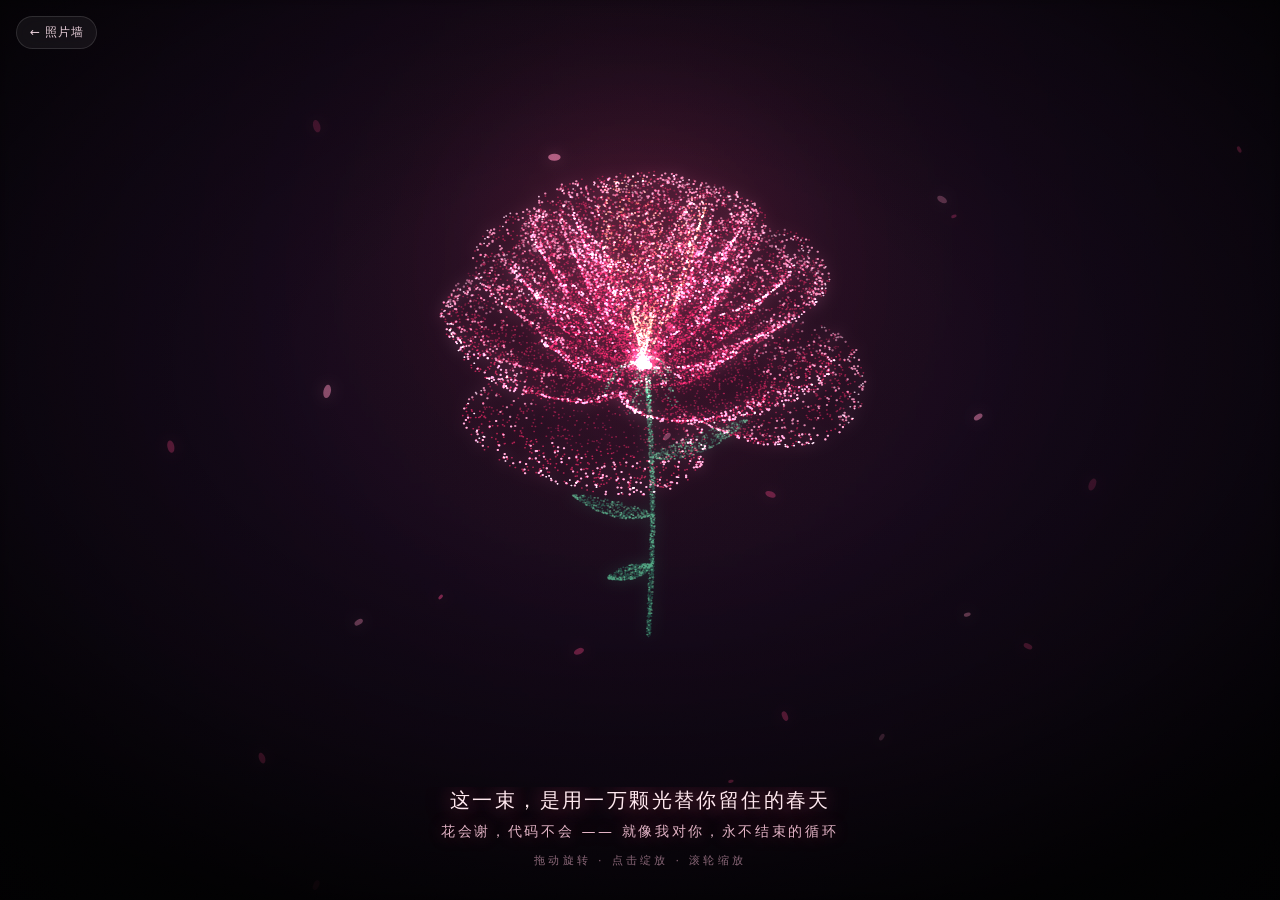
==== rose.html @ d49a2540 "Release V1.0: anniversary photo wall" ====
<!DOCTYPE html>
<html lang="zh-CN">
<head>
<meta charset="UTF-8" />
<meta name="viewport" content="width=device-width, initial-scale=1.0, viewport-fit=cover" />
<meta name="theme-color" content="#07040f" />
<title>粒子玫瑰 · 送给你</title>
<style>
  *,*::before,*::after{box-sizing:border-box;margin:0;padding:0}
  html,body{height:100%;overflow:hidden;background:#07040f}
  body{
    font-family:"PingFang SC","Hiragino Sans GB","Microsoft YaHei","Noto Sans SC",system-ui,-apple-system,"Segoe UI",sans-serif;
    color:#fdf7ff;
    -webkit-font-smoothing:antialiased;
    -webkit-tap-highlight-color:transparent;
    user-select:none;
  }
  #rose{position:fixed;inset:0;display:block;touch-action:none;cursor:grab}
  #rose.grabbing{cursor:grabbing}

  .vignette{
    position:fixed;inset:0;pointer-events:none;z-index:2;
    background:radial-gradient(ellipse 72% 66% at 50% 40%,
      rgba(0,0,0,0) 32%, rgba(0,0,0,.38) 70%, rgba(0,0,0,.88) 100%);
  }
  .grain{
    position:fixed;inset:-50%;pointer-events:none;z-index:3;opacity:.045;
    background-image:url("data:image/svg+xml;utf8,<svg xmlns='http://www.w3.org/2000/svg' width='120' height='120'><filter id='n'><feTurbulence type='fractalNoise' baseFrequency='.9' numOctaves='2'/></filter><rect width='120' height='120' filter='url(%23n)'/></svg>");
    mix-blend-mode:overlay;
  }

  .copy{
    position:fixed;left:0;right:0;bottom:0;z-index:4;
    display:flex;flex-direction:column;align-items:center;gap:9px;
    padding:0 22px calc(32px + env(safe-area-inset-bottom));
    text-align:center;pointer-events:none;
    overflow:hidden;
  }
  .copy p{
    opacity:0;will-change:transform,opacity,filter;
    animation:rise 1.9s cubic-bezier(.22,1,.36,1) forwards;
    max-width:100%;word-break:break-word;
  }
  .c1{
    font-size:clamp(14.5px,1.95vw,20px);letter-spacing:.12em;color:#ffe8ef;
    text-shadow:0 0 20px rgba(255,90,140,.55),0 0 46px rgba(255,50,110,.30),0 1px 3px rgba(0,0,0,.85);
    animation-delay:2.7s;
  }
  .c2{
    font-size:clamp(11px,1.28vw,14px);letter-spacing:.19em;color:#e2b3c6;
    text-shadow:0 0 16px rgba(255,80,130,.35),0 1px 3px rgba(0,0,0,.85);
    animation-delay:3.8s;
  }
  .c3{
    margin-top:3px;font-size:clamp(9.5px,1.0vw,11px);letter-spacing:.3em;color:#8b6879;
    animation-delay:5.5s;
  }
  @keyframes rise{
    from{opacity:0;transform:translateY(14px);filter:blur(6px)}
    to{opacity:1;transform:translateY(0);filter:blur(0)}
  }
  @media (prefers-reduced-motion:reduce){
    .copy p{animation-duration:.5s;animation-delay:.2s}
  }

  /* 竖屏手机：文字换行更紧、字号略小 */
  @media (max-width: 560px){
    .copy{gap:6px;padding:0 14px calc(24px + env(safe-area-inset-bottom))}
    .c1{font-size:13px;letter-spacing:0;line-height:1.7}
    .c2{font-size:10px;letter-spacing:0;line-height:1.7}
    .c3{font-size:8px;letter-spacing:.14em}
    .copy p{max-width:100%}
  }
  /* 矮屏（横屏手机）：文案再收一档，避免压住花 */
  @media (max-height: 460px){
    .copy{gap:5px;padding-bottom:calc(14px + env(safe-area-inset-bottom))}
    .c1{font-size:12.5px}
    .c2{font-size:10px}
    .c3{display:none}
  }

  .back{
    position:fixed;top:calc(16px + env(safe-area-inset-top));left:16px;z-index:6;
    display:none;align-items:center;gap:6px;padding:7px 13px;border-radius:999px;
    font-size:12px;letter-spacing:.06em;color:#e9cfda;text-decoration:none;
    background:rgba(255,255,255,.055);border:1px solid rgba(255,255,255,.12);
    backdrop-filter:blur(10px);-webkit-backdrop-filter:blur(10px);
    transition:background .25s,border-color .25s;
  }
  .back:hover{background:rgba(255,255,255,.10);border-color:rgba(255,255,255,.22)}
  .back.on{display:inline-flex}
  html.embedded,html.embedded body{background:transparent}
  .embedded .vignette,.embedded .grain,.embedded .copy,.embedded .back,.embedded #dbg{display:none!important}
</style>
</head>
<body>

<canvas id="rose"></canvas>
<div class="vignette"></div>
<div class="grain"></div>
<a class="back" id="back" href="index.html">← 照片墙</a>

<div class="copy">
  <p class="c1">这一束，是用一万颗光替你留住的春天</p>
  <p class="c2">花会谢，代码不会 —— 就像我对你，永不结束的循环</p>
  <p class="c3">拖动旋转 · 点击绽放 · 滚轮缩放</p>
</div>

<!-- 调试面板：加 ?debug=1 才显示 -->
<div id="dbg" style="display:none;position:fixed;top:10px;right:10px;z-index:99;
     font:11px/1.55 ui-monospace,Consolas,monospace;color:#9f9;background:rgba(0,0,0,.62);
     padding:8px 10px;border-radius:8px;white-space:pre;pointer-events:none"></div>

<script>
(function () {
  'use strict';

  var TAU = Math.PI * 2;

  /* ---------- 调试：?t=秒 冻结时间 ---------- */
  var Q = {};
  (function () {
    var s = (location.search || '').replace(/^\?/, '');
    if (!s) return;
    s.split('&').forEach(function (kv) {
      var p = kv.split('=');
      if (p[0]) Q[decodeURIComponent(p[0])] = decodeURIComponent(p[1] || '');
    });
  })();
  var EMBED = Q.embed === '1';
  var embeddedLayout = null;
  if (EMBED) document.documentElement.classList.add('embedded');
  var FREEZE = (Q.t !== undefined && isFinite(parseFloat(Q.t))) ? parseFloat(Q.t) : null;

  var reduce = false;
  try { reduce = matchMedia('(prefers-reduced-motion: reduce)').matches; } catch (e) {}

  var CFG = {
    density:   reduce ? 0.45 : 1.0,
    petalBase: 430,
    bloom:     !reduce,
    fit:       0.40,
    cy:        0.44
  };

  /* ===================== 工具 ===================== */
  var _seed = 20250829;
  function rnd() {
    _seed = (_seed + 0x6D2B79F5) | 0;
    var t = Math.imul(_seed ^ (_seed >>> 15), 1 | _seed);
    t = (t + Math.imul(t ^ (t >>> 7), 61 | t)) ^ t;
    return ((t ^ (t >>> 14)) >>> 0) / 4294967296;
  }
  function rr(a, b) { return a + (b - a) * rnd(); }
  function jit(a) { return (rnd() * 2 - 1) * a; }
  function clamp(v, a, b) { return v < a ? a : (v > b ? b : v); }
  function smoothstep(e0, e1, x) {
    var t = clamp((x - e0) / (e1 - e0 || 1e-6), 0, 1);
    // 起止速度、加速度均为零，避免聚拢与绽放衔接时突兀。
    return t * t * t * (t * (t * 6 - 15) + 10);
  }

  /* ===================== 调色 ===================== */
  var STYLES = [
    { c: [104, 11, 38], w: 1.45 },  // 0 花瓣暗部
    { c: [142, 17, 48], w: 1.55 },  // 1 花瓣主体
    { c: [ 64,  8, 28], w: 1.35 },  // 2 花瓣最深
    { c: [255,162,192], w: 2.05 },  // 3 花瓣边缘
    { c: [255,228,240], w: 1.60 },  // 4 花瓣高光
    { c: [222,132, 82], w: 1.55 },  // 5 花心暖光
    { c: [246,206,164], w: 1.80 },  // 6 花心亮芯
    { c: [ 26,130, 86], w: 1.45 },  // 7 枝叶
    { c: [ 92,192,130], w: 1.70 }   // 8 枝叶高光
  ];
  // 透明嵌入时保留更饱和的红色主体，避免被亮色照片冲淡。
  if (EMBED) {
    STYLES[0].c = [132, 9, 43];
    STYLES[1].c = [205, 17, 67];
    STYLES[2].c = [88, 6, 31];
    STYLES[3].c = [255, 130, 176];
    STYLES[7].c = [34, 150, 91];
    STYLES[8].c = [100, 205, 138];
  }
  var NS = STYLES.length;
  var NBAND = 3;
  var NB = NS * NBAND;
  var BAND_MUL = EMBED ? [0.52, 0.78, 1.0] : [0.44, 0.70, 1.0];

  var STYLE_STR = [], STYLE_W = [];
  (function () {
    for (var b = 0; b < NBAND; b++) {
      for (var s = 0; s < NS; s++) {
        var m = BAND_MUL[b], col = STYLES[s].c;
        STYLE_STR.push('rgb(' + ((col[0] * m) | 0) + ',' + ((col[1] * m) | 0) + ',' + ((col[2] * m) | 0) + ')');
        STYLE_W.push(STYLES[s].w);
      }
    }
  })();

  /* ===================== 轮廓 =====================
  /* ===================== 轮廓 =====================
     叶片：基部宽、尖端收成尖角（花冠用参数曲面，不需要轮廓函数）
  */
  function leafProfile(s) {
    return Math.pow(1 - Math.pow(1 - s, 2.0), 0.62) * Math.pow(1 - Math.pow(s, 2.4), 0.78);
  }

  /* ===================== 玫瑰参数曲面 =====================
     经典 3D 玫瑰曲面（B 站/抖音粒子玫瑰的数学来源）：
       t 沿螺旋缠绕，x 从花瓣基部(0)到边缘(1)
     t 越大 p 越小 => 越靠花心，花瓣越紧、越小
  */
  var ROSE_TMIN = 0;
  var ROSE_TMAX = 15 * Math.PI;
  var ROSE_FLAT = 0.86;      // 压扁花冠高度，接近真实玫瑰的扁圆形态

  function roseSurface(t, x, out) {
    var p = (Math.PI / 2) * Math.exp(-t / (8 * Math.PI));
    var m = ((3.6 * t) % TAU + TAU) % TAU;
    var u = 1 - Math.pow(1 - m / Math.PI, 4) / 2;
    var y = 2 * (x * x - x) * (x * x - x) * Math.sin(p);
    var sp = Math.sin(p), cp = Math.cos(p);
    var r = u * (x * sp + y * cp);
    var sx = r * Math.cos(t);
    var sy = r * Math.sin(t);
    var sz = u * (x * cp - y * sp);
    // 公式以 +Z 为花的朝向；本渲染器以 +Y 为上方 => 交换 Y/Z
    out[0] = sx;
    out[1] = sz * ROSE_FLAT;
    out[2] = sy;
    return out;
  }

  // 花苞：把 t 压缩、x 收紧，缩成紧裹的小苞
  function budSurface(t, x, out) {
    roseSurface(t * 0.30, x * 0.55 + 0.22, out);
    out[0] *= 0.44;
    out[1] = out[1] * 0.44 + 0.16;
    out[2] *= 0.44;
    return out;
  }

  /* ===================== 数据 ===================== */
  var N = 0, R3 = 1;
  var BB_HX = 1, BB_HY = 1, BB_HZ = 1;
  var BB_CROWN_HX = 1, BB_CROWN_HY = 1, BB_CROWN_HZ = 1, BB_CROWN_CY = 0;
  var BB_CROWN_CX = 0, BB_CROWN_CZ = 0;
  var tx, ty, tz, bx, by, bz, sox, soy, soz, spreadX, spreadY;
  var sidx, dly, dur, oaT, obT;
  var assembledAt = 0, bloomedAt = 0;

  function build() {
    var A = {
      x: [], y: [], z: [], cx: [], cy: [], cz: [],
      si: [], dl: [], du: [], oa: [], ob: []
    };
    function add(o, c, si, d, du, oa, ob) {
      A.x.push(o[0]); A.y.push(o[1]); A.z.push(o[2]);
      A.cx.push(c[0]); A.cy.push(c[1]); A.cz.push(c[2]);
      A.si.push(si); A.dl.push(d); A.du.push(du); A.oa.push(oa); A.ob.push(ob);
    }

    /* ---------- 花冠：逐花瓣采样 ----------
       公式里 u 的周期是 3.6t，t 从 0 到 15π => 共 27 片花瓣
       外层（t 小）花瓣大，内层（t 大）花瓣小
    */
    var tmpP = [0, 0, 0], tmpB = [0, 0, 0];

    var PETAL_T = TAU / 3.6;                        // 单片花瓣占的 t 跨度
    var NPETAL = Math.floor((ROSE_TMAX - ROSE_TMIN) / PETAL_T);

    // 花冠自身的包围盒（不含花枝），用于自适应取景
    var crownMinX = 1e9, crownMaxX = -1e9;
    var crownMinY = 1e9, crownMaxY = -1e9;
    var crownMinZ = 1e9, crownMaxZ = -1e9;

    for (var pe = 0; pe < NPETAL; pe++) {
      var tA = ROSE_TMIN + pe * PETAL_T;
      var heat = 1 - pe / NPETAL;                   // 1 = 最外层

      // 外层花瓣面积大 => 更多粒子，内层少一些
      var cnt = Math.round(1120 * (0.26 + 0.74 * heat) * CFG.density);

      // 绽放节奏：外层先开，内层后开
      var oa0 = 0.62 + 0.55 * (pe / NPETAL) + 0.10 * rnd();
      var ob0 = oa0 + 1.05 + 0.30 * rnd();

      for (var k = 0; k < cnt; k++) {
        var x, tt, edge = false;
        var roll = rnd();

        if (roll < 0.12) {
          // 瓣缘：勾出每片花瓣的轮廓
          x = rnd() < 0.62 ? rr(0.94, 1.0) : rr(0.0, 0.04);
          tt = tA + PETAL_T * rr(0.02, 0.98);
          edge = true;
        } else if (roll < 0.20) {
          // 瓣根：让层与层的分界更清楚
          x = rr(0.0, 0.10);
          tt = tA + PETAL_T * rr(0.02, 0.98);
        } else {
          // 瓣面：按面积加权（r ∝ x，故 x = √rand 才均匀）
          x = Math.sqrt(rnd());
          tt = tA + PETAL_T * rr(0.01, 0.99);
        }

        roseSurface(tt, x, tmpP);
        budSurface(tt, x, tmpB);

        if (tmpP[0] < crownMinX) crownMinX = tmpP[0];
        if (tmpP[0] > crownMaxX) crownMaxX = tmpP[0];
        if (tmpP[1] < crownMinY) crownMinY = tmpP[1];
        if (tmpP[1] > crownMaxY) crownMaxY = tmpP[1];
        if (tmpP[2] < crownMinZ) crownMinZ = tmpP[2];
        if (tmpP[2] > crownMaxZ) crownMaxZ = tmpP[2];

        var si;
        if (edge) si = rnd() < 0.40 ? 4 : 3;
        else if (heat < 0.10) si = rnd() < 0.34 ? 6 : 5;
        else {
          // 靠近瓣缘偏亮，瓣根偏暗
          if (x > 0.62) si = rnd() < 0.24 ? 3 : 1;
          else { var q = rnd(); si = q < 0.46 ? 1 : (q < 0.76 ? 2 : 0); }
        }

        add([tmpP[0], tmpP[1], tmpP[2]], [tmpB[0], tmpB[1], tmpB[2]], si,
            0.10 + 0.85 * rnd(), 1.15 + 0.70 * rnd(), oa0, ob0);
      }
    }

    /* ---------- 花心 ---------- */
    var coreN = Math.round(320 * CFG.density);
    for (var c1 = 0; c1 < coreN; c1++) {
      var uu = Math.pow(rnd(), 0.8);
      var aa = rnd() * TAU * (1 + 2.6 * uu);
      var rad = 0.008 + 0.044 * uu;
      var p1 = [Math.cos(aa) * rad, 0.06 + 0.24 * uu, Math.sin(aa) * rad];
      add(p1, p1, rnd() < 0.42 ? 6 : 5, 0.10, 1.5, 0.72, 1.9);
    }

    /* ---------- 花萼：五片朝下的窄叶 ---------- */
    for (var s5 = 0; s5 < 5; s5++) {
      var sa = s5 * (TAU / 5) + jit(0.12);
      var scnt = Math.round(56 * CFG.density);
      var caS = Math.cos(sa), saS = Math.sin(sa);
      for (var k4 = 0; k4 < scnt; k4++) {
        var u4 = rnd();
        var w4 = jit(1);
        // 沿径向向下垂的窄片
        var rr4 = 0.030 + u4 * 0.150;
        var yy4 = 0.02 - u4 * u4 * 0.170;
        var ww4 = w4 * 0.028 * Math.sqrt(Math.max(0, 1 - Math.pow(1 - u4, 2.2)));
        var p4 = [
          (rr4) * caS - ww4 * saS,
          yy4,
          (rr4) * saS + ww4 * caS
        ];
        add(p4, p4, rnd() < 0.20 ? 8 : 7, 0.22, 1.5, 0, 0);
      }
    }

    /* ---------- 花枝（S 形） ---------- */
    // 花冠底部约在 y = -0.11，花枝从这里往下延伸
    var stemTop = -0.04;
    var stemBot = -1.75;
    var stemN = Math.round(1000 * CFG.density);
    for (var k3 = 0; k3 < stemN; k3++) {
      var yy = rr(stemBot, stemTop);
      var u3 = (yy - stemBot) / (stemTop - stemBot);   // 0 底 -> 1 顶
      var bendX = 0.052 * Math.sin((1 - u3) * 2.2);
      var bendZ = 0.034 * Math.cos((1 - u3) * 1.8);
      var rad2 = 0.013 * Math.sqrt(rnd());
      var th2 = rnd() * TAU;
      var p3 = [bendX + Math.cos(th2) * rad2, yy, bendZ + Math.sin(th2) * rad2];
      add(p3, p3, rnd() < 0.18 ? 8 : 7, 0.22, 1.5, 0, 0);
    }

    /* ---------- 叶片 ---------- */
    var LEAVES = [
      { y: -0.55, ang: 0.55, len: 0.46, halfW: 0.095 },
      { y: -0.95, ang: 0.55 + Math.PI, len: 0.40, halfW: 0.083 },
      { y: -1.30, ang: 0.55 + 2.4, len: 0.33, halfW: 0.072 }
    ];
    for (var li = 0; li < LEAVES.length; li++) {
      var lv = LEAVES[li];
      var lcnt = Math.round(380 * CFG.density);
      var u3b = (lv.y - (-1.75)) / ((-0.04) - (-1.75));
      var bx0 = 0.052 * Math.sin((1 - u3b) * 2.2);
      var bz0 = 0.034 * Math.cos((1 - u3b) * 1.8);
      var caL = Math.cos(lv.ang), saL = Math.sin(lv.ang);

      for (var k5 = 0; k5 < lcnt; k5++) {
        var u5 = rnd(), w5 = jit(1);
        // 叶片：沿径向外展、略上翘，尖端收窄
        var pr5 = leafProfile(u5);
        var rr5 = u5 * lv.len;
        var yy5 = u5 * u5 * lv.len * 0.42 + w5 * w5 * pr5 * lv.halfW * 0.30;
        var ww5 = w5 * lv.halfW * pr5;
        var p5 = [
          bx0 + rr5 * caL - ww5 * saL,
          lv.y + yy5,
          bz0 + rr5 * saL + ww5 * caL
        ];
        add(p5, p5, rnd() < 0.24 ? 8 : 7, 0.22, 1.5, 0, 0);
      }
    }

    /* ---------- 定型 ---------- */
    N = A.x.length;
    var mnx = 1e9, mxx = -1e9, mny = 1e9, mxy = -1e9, mnz = 1e9, mxz = -1e9;
    for (var i = 0; i < N; i++) {
      if (A.x[i] < mnx) mnx = A.x[i]; if (A.x[i] > mxx) mxx = A.x[i];
      if (A.y[i] < mny) mny = A.y[i]; if (A.y[i] > mxy) mxy = A.y[i];
      if (A.z[i] < mnz) mnz = A.z[i]; if (A.z[i] > mxz) mxz = A.z[i];
    }
    var ox0 = (mnx + mxx) / 2;
    var oy0 = (mny + mxy) / 2;
    var oz0 = (mnz + mxz) / 2;

    // 记录包围盒，供自适应缩放使用
    BB_HX = (mxx - mnx) / 2;
    BB_HY = (mxy - mny) / 2;
    BB_HZ = (mxz - mnz) / 2;
    // 花冠本身的尺寸（只统计花冠粒子，不含花枝）
    BB_CROWN_HX = (crownMaxX - crownMinX) / 2;
    BB_CROWN_HY = (crownMaxY - crownMinY) / 2;
    BB_CROWN_HZ = (crownMaxZ - crownMinZ) / 2;
    BB_CROWN_CY = (crownMaxY + crownMinY) / 2 - oy0;
    BB_CROWN_CX = (crownMaxX + crownMinX) / 2 - ox0;
    BB_CROWN_CZ = (crownMaxZ + crownMinZ) / 2 - oz0;

    tx = new Float32Array(N); ty = new Float32Array(N); tz = new Float32Array(N);
    bx = new Float32Array(N); by = new Float32Array(N); bz = new Float32Array(N);
    sox = new Float32Array(N); soy = new Float32Array(N); soz = new Float32Array(N);
    if (EMBED) { spreadX = new Float32Array(N); spreadY = new Float32Array(N); }
    sidx = new Uint8Array(N);
    dly = new Float32Array(N); dur = new Float32Array(N);
    oaT = new Float32Array(N); obT = new Float32Array(N);

    var r3 = 0;
    for (var j = 0; j < N; j++) {
      var X = A.x[j] - ox0, Y = A.y[j] - oy0, Z = A.z[j] - oz0;
      tx[j] = X; ty[j] = Y; tz[j] = Z;
      bx[j] = A.cx[j] - ox0; by[j] = A.cy[j] - oy0; bz[j] = A.cz[j] - oz0;
      sidx[j] = A.si[j];
      // 紧凑的聚拢与绽放交叠，在约一秒内成形。
      dly[j] = A.dl[j] * 0.18;
      dur[j] = A.du[j] / 2.20;
      oaT[j] = A.oa[j] * 0.22;
      obT[j] = oaT[j] + (A.ob[j] - A.oa[j]) / 1.90;
      assembledAt = Math.max(assembledAt, dly[j] + dur[j]);
      bloomedAt = Math.max(bloomedAt, obT[j]);

      var th3 = rnd() * TAU, ph3 = Math.acos(rr(-1, 1)), rad3 = rr(2.4, 4.8);
      sox[j] = rad3 * Math.sin(ph3) * Math.cos(th3);
      soy[j] = rad3 * Math.cos(ph3) * 0.85;
      soz[j] = rad3 * Math.sin(ph3) * Math.sin(th3);
      if (EMBED) { spreadX[j] = rnd(); spreadY[j] = rnd(); }

      var d3 = Math.sqrt(X * X + Y * Y + Z * Z);
      if (d3 > r3) r3 = d3;
    }
    R3 = r3 || 1;
  }

  /* ===================== 画布 ===================== */
  var cvs = document.getElementById('rose');
  var ctx = cvs.getContext('2d', { alpha: EMBED });
  var off = document.createElement('canvas');
  var offc = off.getContext('2d');

  var DPR = 1, W = 0, H = 0, cx = 0, cy = 0, BASE = 1, zoom = 1;
  var roseWidth = 0, roseHeight = 0;
  var bgGrad = null;
  var contrastGrad = null, ambientGrad = null, lightRect = null;

  var bufX = [], bufY = [], bufN = new Int32Array(NB);
  function allocBuffers() {
    bufX.length = 0; bufY.length = 0;
    for (var i = 0; i < NB; i++) {
      bufX.push(new Float32Array(N));
      bufY.push(new Float32Array(N));
    }
    bufN = new Int32Array(NB);
  }

  function resize() {
    DPR = Math.min(window.devicePixelRatio || 1, EMBED ? 1.5 : 2);
    W = window.innerWidth; H = window.innerHeight;
    if (EMBED && embeddedLayout) DPR = embeddedLayout.pixelRatio;
    if (EMBED) {
      // 大屏控制像素总量，低帧率时降分辨率而不减少花瓣粒子。
      DPR = Math.min(DPR * rasterScale, Math.sqrt(2800000 / Math.max(1, W * H)));
    }
    roseWidth = EMBED && embeddedLayout ? embeddedLayout.width : W;
    roseHeight = EMBED && embeddedLayout ? embeddedLayout.height : H;
    cvs.width = Math.max(1, Math.round(W * DPR));
    cvs.height = Math.max(1, Math.round(H * DPR));
    cvs.style.width = W + 'px';
    cvs.style.height = H + 'px';
    ctx.setTransform(DPR, 0, 0, DPR, 0, 0);

    cx = W * 0.5;

    // 取景：投影原点已改为花冠圆心，所以这里直接用花冠尺寸
    var portrait = H > W;

    // 花冠绕 Y 旋转时，水平最大半径 = XZ 半径
    var crownR = Math.sqrt(BB_CROWN_HX * BB_CROWN_HX + BB_CROWN_HZ * BB_CROWN_HZ);
    var crownSpanX = crownR * 2;
    var crownSpanY = BB_CROWN_HY * 2;

    // 整束（含花枝）尺寸，横屏用
    var fullSpanX = Math.sqrt(BB_HX * BB_HX + BB_HZ * BB_HZ) * 2;
    var fullSpanY = BB_HY * 2;

    var sidePad = portrait ? 0.10 : 0.06;
    var topPad  = portrait ? 0.11 : 0.07;
    var botPad  = portrait ? 0.26 : 0.28;

    // 透视：z2 夹在 ±0.85，d 最大 1.23 倍；再留余量防旋转出界
    var PERSP = portrait ? 1.38 : 1.30;

    var kx, ky;
    if (portrait) {
      // 竖屏：整束完整入画，花枝与叶片都要看得见
      kx = W * (1 - sidePad * 2) / Math.max(crownSpanX * PERSP, 1e-6);
      ky = H * (1 - topPad - botPad) / Math.max(fullSpanY * 1.02, 1e-6);
      cy = H * (topPad + (1 - topPad - botPad) * 0.46);
    } else {
      kx = W * (1 - sidePad * 2) / Math.max(fullSpanX * PERSP, 1e-6);
      ky = H * (1 - topPad - botPad) / Math.max(fullSpanY, 1e-6);
      // 花冠中心在画布上方 40% 处，花枝自然垂向文案上方
      cy = H * (topPad + (1 - topPad - botPad) * 0.40);
    }
    BASE = Math.min(kx, ky);
    if (EMBED) {
      BASE = Math.min(roseWidth * 0.78 / (crownSpanX * 1.35), roseHeight * 0.72 / (fullSpanY * 1.25));
      // 成形后的大小和位置独立于全屏扩散画布。
      cy = embeddedLayout ? H * embeddedLayout.center - roseHeight * 0.08 : H * 0.30;
    }

    if (EMBED) {
      var lightRadius = Math.min(roseWidth, roseHeight);
      var contrastY = cy + roseHeight * 0.06;
      contrastGrad = ctx.createRadialGradient(cx, contrastY, 0, cx, contrastY, lightRadius * 0.43);
      contrastGrad.addColorStop(0, "rgba(20,3,17,0.56)");
      contrastGrad.addColorStop(0.60, "rgba(20,3,17,0.25)");
      contrastGrad.addColorStop(1, "rgba(20,3,17,0)");
      ambientGrad = ctx.createRadialGradient(cx, cy, 0, cx, cy, lightRadius * 0.395);
      ambientGrad.addColorStop(0, "rgba(255,48,108,0.15)");
      ambientGrad.addColorStop(0.52, "rgba(150,30,86,0.045)");
      ambientGrad.addColorStop(1, "rgba(0,0,0,0)");
      var pad = lightRadius * 0.5;
      lightRect = { x: cx - pad, y: cy - pad, w: pad * 2, h: pad * 2 + roseHeight * 0.06 };
    }

    off.width = Math.max(1, Math.round(W / 3));
    off.height = Math.max(1, Math.round(H / 3));

    bgGrad = ctx.createRadialGradient(cx, cy * 0.90, 0, cx, cy * 0.90, Math.max(W, H) * 0.78);
    bgGrad.addColorStop(0, '#1e0c17');
    bgGrad.addColorStop(0.38, '#100713');
    bgGrad.addColorStop(1, '#05030a');
  }

  /* ===================== 交互 ===================== */
  var yawDrag = 0, pitchDrag = 0, pulse = 0;
  var dragging = false, lastX = 0, lastY = 0, moved = 0;

  cvs.addEventListener('pointerdown', function (e) {
    dragging = true; moved = 0;
    lastX = e.clientX; lastY = e.clientY;
    cvs.classList.add('grabbing');
    try { cvs.setPointerCapture(e.pointerId); } catch (err) {}
  });

  cvs.addEventListener('pointermove', function (e) {
    if (!dragging) return;
    var dx = e.clientX - lastX, dy = e.clientY - lastY;
    lastX = e.clientX; lastY = e.clientY;
    moved += Math.abs(dx) + Math.abs(dy);
    yawDrag += dx * 0.0062;
    pitchDrag = clamp(pitchDrag + dy * 0.0040, -0.40, 0.50);
  });

  function endDrag(e) {
    if (!dragging) return;
    dragging = false;
    cvs.classList.remove('grabbing');
    if (moved < 8) {
      pulse = 1;
      RIPPLES.push({ x: e.clientX, y: e.clientY, age: 0, life: 1.35 });
    }
    try { cvs.releasePointerCapture(e.pointerId); } catch (err) {}
  }
  cvs.addEventListener('pointerup', endDrag);
  cvs.addEventListener('pointercancel', function () {
    dragging = false; cvs.classList.remove('grabbing');
  });

  cvs.addEventListener('wheel', function (e) {
    e.preventDefault();
    zoom = clamp(zoom * (1 - e.deltaY * 0.0012), 0.62, 1.75);
  }, { passive: false });

  window.addEventListener('resize', resize);

  (function () {
    if (EMBED) return;
    var b = document.getElementById('back');
    try {
      var x = new XMLHttpRequest();
      x.open('HEAD', 'index.html', true);
      x.onload = function () { if (x.status === 200 || x.status === 0) b.classList.add('on'); };
      x.onerror = function () {};
      x.send();
    } catch (e) {}
  })();

  /* ===================== 飘落花瓣 ===================== */
  var PETALS = [];
  (function initPetals() {
    var n = EMBED ? 0 : (reduce ? 10 : 26);
    for (var i = 0; i < n; i++) {
      PETALS.push({
        x: rnd(), y: rnd(),
        vy: 0.010 + 0.022 * rnd(),          // 每帧下落比例
        sway: 0.6 + 1.4 * rnd(),            // 摆幅
        phase: rnd() * TAU,
        spin: (rnd() - 0.5) * 1.4,
        rot: rnd() * TAU,
        size: 2.6 + 4.4 * rnd(),
        hue: rnd() < 0.30 ? 'rgba(255,150,180,' : 'rgba(226,60,110,',
        alpha: 0.18 + 0.34 * rnd()
      });
    }
  })();

  function drawPetals(dt, T) {
    ctx.globalCompositeOperation = 'lighter';
    for (var i = 0; i < PETALS.length; i++) {
      var p = PETALS[i];
      p.y += p.vy * dt * 60 / 60;
      p.rot += p.spin * dt;
      if (p.y > 1.06) { p.y = -0.06; p.x = rnd(); }

      var sx = p.x * W + Math.sin(T * 0.9 + p.phase) * p.sway * 26;
      var sy = p.y * H;

      // 花瓣形：两个圆弧叠成的椭圆叶片
      var s = p.size;
      var c = Math.cos(p.rot), sn = Math.sin(p.rot);
      ctx.save();
      ctx.translate(sx, sy);
      ctx.rotate(p.rot);
      ctx.fillStyle = p.hue + p.alpha.toFixed(3) + ')';
      ctx.beginPath();
      ctx.ellipse(0, 0, s * 0.55, s, 0, 0, TAU);
      ctx.fill();
      ctx.restore();
    }
  }

  /* ===================== 点击涟漪 ===================== */
  var RIPPLES = [];

  function drawRipples(dt) {
    if (!RIPPLES.length) return;
    ctx.globalCompositeOperation = 'lighter';
    for (var i = RIPPLES.length - 1; i >= 0; i--) {
      var r = RIPPLES[i];
      r.age += dt;
      if (r.age > r.life) { RIPPLES.splice(i, 1); continue; }
      var t = r.age / r.life;
      var rad = 12 + t * 190;
      var a = (1 - t) * 0.32;
      ctx.strokeStyle = 'rgba(255,140,175,' + a.toFixed(3) + ')';
      ctx.lineWidth = 1.6 * (1 - t) + 0.4;
      ctx.beginPath();
      ctx.arc(r.x, r.y, rad, 0, TAU);
      ctx.stroke();
    }
  }

  /* ===================== 主循环 ===================== */
  var t0 = 0, T = 0, prev = 0;
  var slow = 0, quality = 2, rasterScale = 1;

  // 调试面板
  var DBG = Q.debug === '1';
  var dbgEl = document.getElementById('dbg');
  if (DBG) dbgEl.style.display = 'block';
  var fpsAcc = 0, fpsN = 0, fpsShow = 0, dbgTick = 0;

  function frame(now) {
    if (!t0) { t0 = now; prev = now; }
    var dt = (now - prev) / 1000;
    prev = now;
    if (dt > 0.2) dt = 0.2;

    T = FREEZE !== null ? FREEZE : (EMBED && reduce ? 10 : (now - t0) / 1000);

    if (DBG) {
      if (dt > 0) { fpsAcc += 1 / dt; fpsN++; }
      if (++dbgTick % 12 === 0 && fpsN) {
        fpsShow = fpsAcc / fpsN; fpsAcc = 0; fpsN = 0;
        dbgEl.textContent =
          'fps      ' + fpsShow.toFixed(1) + '\n' +
          'particles ' + N + '\n' +
          'quality  ' + quality + '\n' +
          'dpr      ' + DPR.toFixed(2) + '\n' +
          't        ' + T.toFixed(1) + 's';
      }
    }

    if (FREEZE === null) {
      if (dt > 0.027) slow++; else slow = Math.max(0, slow - 0.5);
      var slowLimit = EMBED ? 12 : 90;
      if (slow > slowLimit && quality === 2) { quality = 1; slow = 0; }
      else if (slow > slowLimit && quality === 1) {
        quality = 0; rasterScale = 0.8; resize(); slow = 0;
      }
    }

    if (pulse > 0) pulse = Math.max(0, pulse - dt * 2.0);

    /* 背景 */
    ctx.globalCompositeOperation = 'source-over';
    ctx.globalAlpha = 1;
    if (EMBED) {
      ctx.clearRect(0, 0, W, H);
      // 光晕在尺寸改变时生成，只绘制花朵附近的区域。
      ctx.fillStyle = contrastGrad;
      ctx.fillRect(lightRect.x, lightRect.y, lightRect.w, lightRect.h);
    } else {
      ctx.fillStyle = bgGrad;
      ctx.fillRect(0, 0, W, H);
    }

    /* 嵌入光晕复用缓存，呼吸只改变透明度。 */
    var gp = 0.5 + 0.5 * Math.sin(T * 0.85);
    ctx.globalCompositeOperation = 'lighter';
    if (EMBED) {
      ctx.fillStyle = ambientGrad;
      ctx.globalAlpha = 0.67 + 0.33 * gp;
      ctx.fillRect(lightRect.x, lightRect.y, lightRect.w, lightRect.h);
      ctx.globalAlpha = 1;
    } else {
      var gr = Math.min(roseWidth, roseHeight) * (0.36 + 0.035 * gp);
      var g = ctx.createRadialGradient(cx, cy * 0.88, 0, cx, cy * 0.88, gr);
      g.addColorStop(0, 'rgba(255,48,108,' + (0.10 + 0.05 * gp).toFixed(3) + ')');
      g.addColorStop(0.52, 'rgba(150,30,86,0.045)');
      g.addColorStop(1, 'rgba(0,0,0,0)');
      ctx.fillStyle = g;
      ctx.fillRect(0, 0, W, H);
    }

    /* 视角：俯视角度决定能否看见花心的螺旋 */
    var pitchBase = (Q.pitch !== undefined && isFinite(parseFloat(Q.pitch))) ? parseFloat(Q.pitch) : 0.55;
    var yaw = 0.35 + Math.sin(T * 0.17) * 0.42 + yawDrag;
    var pitch = pitchBase + Math.sin(T * 0.11) * 0.035 + pitchDrag;
    var cyw = Math.cos(yaw), syw = Math.sin(yaw);
    var cpt = Math.cos(pitch), spt = Math.sin(pitch);
    var S = BASE * zoom;
    var open = 1 + 0.10 * pulse;

    // 以花冠圆心为投影原点 => 旋转时花冠始终锁在屏幕中心
    var ocx = BB_CROWN_CX, ocy = BB_CROWN_CY, ocz = BB_CROWN_CZ;

    /* 飘落花瓣：在花之前画，形成前后层次 */
    drawPetals(dt, T);

    bufN.fill(0);

    /* 成形后直接取最终位置，避免每帧重复计算上万颗粒子的开场曲线。 */
    var assembled = T >= assembledAt;
    var bloomed = T >= bloomedAt;
    /* 投影 */
    for (var i = 0; i < N; i++) {
      var ar = assembled ? 1 : smoothstep(dly[i], dly[i] + dur[i], T);
      if (ar < 0.05) continue;

      var k = bloomed ? open : smoothstep(oaT[i], obT[i], T) * open;
      if (k > 1.25) k = 1.25;

      var mx = bx[i] + (tx[i] - bx[i]) * k;
      var my = by[i] + (ty[i] - by[i]) * k;
      var mz = bz[i] + (tz[i] - bz[i]) * k;

      var X = (EMBED ? mx : sox[i] + (mx - sox[i]) * ar) - ocx;
      var Y = (EMBED ? my : soy[i] + (my - soy[i]) * ar) - ocy;
      var Z = (EMBED ? mz : soz[i] + (mz - soz[i]) * ar) - ocz;

      var x1 = X * cyw + Z * syw;
      var z1 = -X * syw + Z * cyw;

      var y2 = Y * cpt - z1 * spt;
      var z2 = Y * spt + z1 * cpt;

      // 透视：z2 夹在 ±0.85，保证 d 不超过 1.23 倍，取景才不会算漏
      var z2c = z2 < -0.85 ? -0.85 : (z2 > 0.85 ? 0.85 : z2);
      var d = 1 / (1 - z2c * 0.22);
      var sxp = cx + x1 * S * d;
      var syp = cy - y2 * S * d;
      if (EMBED && !assembled) {
        sxp = spreadX[i] * W + (sxp - spreadX[i] * W) * ar;
        syp = spreadY[i] * H + (syp - spreadY[i] * H) * ar;
      }
      if (sxp < -20 || sxp > W + 20 || syp < -20 || syp > H + 20) continue;

      var band = ((z2 * 0.62 + 0.5) * NBAND) | 0;
      if (band < 0) band = 0; else if (band >= NBAND) band = NBAND - 1;

      var bi = band * NS + sidx[i];
      var n = bufN[bi];
      bufX[bi][n] = sxp;
      bufY[bi][n] = syp;
      bufN[bi] = n + 1;
    }

    /* ---- 画粒子 ---- */
    ctx.globalCompositeOperation = 'lighter';
    ctx.lineCap = 'round';
    for (var b = 0; b < NB; b++) {
      var cnt = bufN[b];
      if (!cnt) continue;
      ctx.strokeStyle = STYLE_STR[b];
      ctx.lineWidth = STYLE_W[b];
      var BX = bufX[b], BY = bufY[b];
      ctx.beginPath();
      for (var m = 0; m < cnt; m++) {
        var px = BX[m], py = BY[m];
        ctx.moveTo(px, py);
        ctx.lineTo(px + 0.35, py);
      }
      ctx.stroke();
    }

    /* ---- 辉光：降采样 + 模糊后叠加 ---- */
    if (CFG.bloom && quality === 2) {
      offc.setTransform(1, 0, 0, 1, 0, 0);
      offc.globalCompositeOperation = 'source-over';
      offc.clearRect(0, 0, off.width, off.height);
      // 在九分之一面积的缓冲画布上做模糊，避免全屏模糊开销。
      if (EMBED) offc.filter = "blur(2px)";
      offc.drawImage(cvs, 0, 0, off.width, off.height);
      if (EMBED) offc.filter = "none";

      ctx.globalCompositeOperation = 'lighter';
      ctx.globalAlpha = EMBED ? 0.28 : 0.42;
      ctx.imageSmoothingEnabled = true;
      var filtered = false;
      if (!EMBED) {
        try { ctx.filter = 'blur(7px)'; filtered = true; } catch (err) {}
      }
      ctx.drawImage(off, 0, 0, off.width, off.height, 0, 0, W, H);
      if (filtered) { try { ctx.filter = 'none'; } catch (err) {} }
      ctx.globalAlpha = 1;
    }

    /* 点击涟漪 */
    drawRipples(dt);

    if (!(EMBED && reduce)) requestAnimationFrame(frame);
  }

  /* ===================== 启动 ===================== */
  build();
  allocBuffers();
  resize();
  var started = !EMBED;
  if (EMBED) {
    window.addEventListener("message", function (event) {
      if (event.source !== parent) return;
      var data = event.data;
      if (data && data.type === "story:rose:layout") {
        if (typeof data.width !== "number" || !isFinite(data.width) || data.width <= 0 || data.width > 20000 ||
            typeof data.height !== "number" || !isFinite(data.height) || data.height <= 0 || data.height > 20000 ||
            typeof data.center !== "number" || !isFinite(data.center) || data.center < 0 || data.center > 1 ||
            typeof data.pixelRatio !== "number" || !isFinite(data.pixelRatio) || data.pixelRatio < 0.1 || data.pixelRatio > 2) return;
        embeddedLayout = data;
        resize();
        if (started && reduce) requestAnimationFrame(frame);
        return;
      }
      if (data !== "story:rose:start" || started) return;
      started = true;
      requestAnimationFrame(frame);
    });
    parent.postMessage("story:rose:ready", "*");
  } else {
    requestAnimationFrame(frame);
  }
  if (EMBED && reduce) window.addEventListener("resize", function () {
    if (started) requestAnimationFrame(frame);
  });
})();
</script>
</body>
</html>
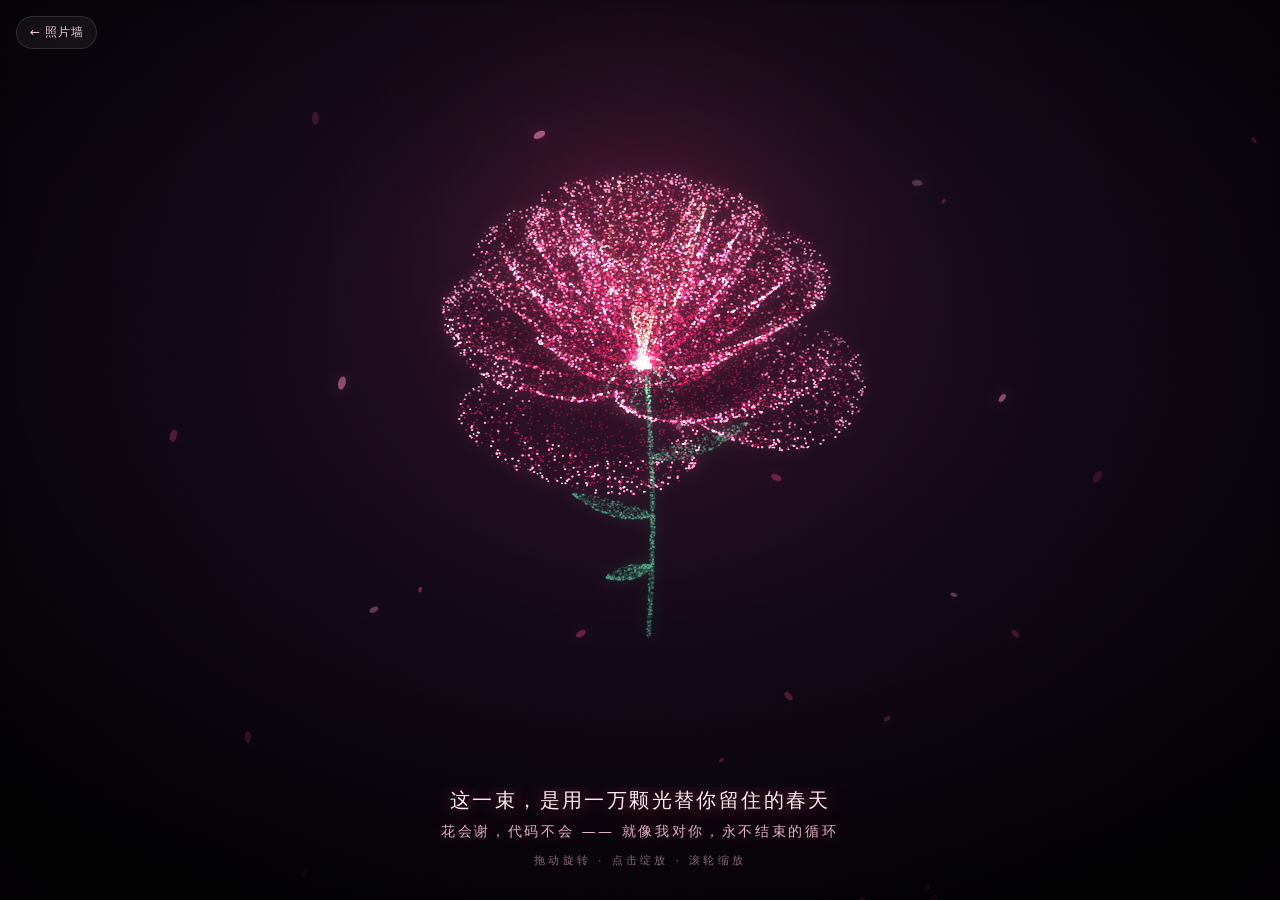
==== commit 74880f0d: "Speed up mobile gallery loading and move rotation off the main loop" ====
--- a/rose.html
+++ b/rose.html
@@ -128,6 +128,7 @@
     });
   })();
   var EMBED = Q.embed === '1';
+  var LITE = Q.lite === '1';
   var embeddedLayout = null;
   if (EMBED) document.documentElement.classList.add('embedded');
   var FREEZE = (Q.t !== undefined && isFinite(parseFloat(Q.t))) ? parseFloat(Q.t) : null;
@@ -136,9 +137,9 @@
   try { reduce = matchMedia('(prefers-reduced-motion: reduce)').matches; } catch (e) {}
 
   var CFG = {
-    density:   reduce ? 0.45 : 1.0,
+    density:   reduce ? 0.45 : (LITE ? 0.32 : 1.0),
     petalBase: 430,
-    bloom:     !reduce,
+    bloom:     !reduce && !LITE,
     fit:       0.40,
     cy:        0.44
   };
@@ -490,7 +491,7 @@
     if (EMBED && embeddedLayout) DPR = embeddedLayout.pixelRatio;
     if (EMBED) {
       // 大屏控制像素总量，低帧率时降分辨率而不减少花瓣粒子。
-      DPR = Math.min(DPR * rasterScale, Math.sqrt(2800000 / Math.max(1, W * H)));
+      DPR = Math.min(DPR * rasterScale, Math.sqrt((LITE ? 700000 : 2800000) / Math.max(1, W * H)));
     }
     roseWidth = EMBED && embeddedLayout ? embeddedLayout.width : W;
     roseHeight = EMBED && embeddedLayout ? embeddedLayout.height : H;
@@ -685,7 +686,14 @@
 
   /* ===================== 主循环 ===================== */
   var t0 = 0, T = 0, prev = 0;
+  var frameId = null, embeddedPaused = false, lastPaint = 0;
   var slow = 0, quality = 2, rasterScale = 1;
+
+  function scheduleFrame() {
+    if (started && !document.hidden && !embeddedPaused && frameId === null) {
+      frameId = requestAnimationFrame(frame);
+    }
+  }
 
   // 调试面板
   var DBG = Q.debug === '1';
@@ -694,7 +702,15 @@
   var fpsAcc = 0, fpsN = 0, fpsShow = 0, dbgTick = 0;
 
   function frame(now) {
+    frameId = null;
+    if (document.hidden || embeddedPaused) return;
+    if (LITE && lastPaint && now - lastPaint < 1000 / 30 - 0.5) {
+      scheduleFrame();
+      return;
+    }
+    lastPaint = now;
     if (!t0) { t0 = now; prev = now; }
+    if (!prev) prev = now;
     var dt = (now - prev) / 1000;
     prev = now;
     if (dt > 0.2) dt = 0.2;
@@ -715,7 +731,7 @@
     }
 
     if (FREEZE === null) {
-      if (dt > 0.027) slow++; else slow = Math.max(0, slow - 0.5);
+      if (dt > (LITE ? 0.050 : 0.027)) slow++; else slow = Math.max(0, slow - 0.5);
       var slowLimit = EMBED ? 12 : 90;
       if (slow > slowLimit && quality === 2) { quality = 1; slow = 0; }
       else if (slow > slowLimit && quality === 1) {
@@ -862,7 +878,7 @@
     /* 点击涟漪 */
     drawRipples(dt);
 
-    if (!(EMBED && reduce)) requestAnimationFrame(frame);
+    if (!(EMBED && reduce)) scheduleFrame();
   }
 
   /* ===================== 启动 ===================== */
@@ -874,6 +890,16 @@
     window.addEventListener("message", function (event) {
       if (event.source !== parent) return;
       var data = event.data;
+      if (data && data.type === "story:rose:visibility") {
+        embeddedPaused = !data.visible;
+        if (embeddedPaused && frameId !== null) {
+          cancelAnimationFrame(frameId);
+          frameId = null;
+        }
+        prev = 0;
+        if (!embeddedPaused) scheduleFrame();
+        return;
+      }
       if (data && data.type === "story:rose:layout") {
         if (typeof data.width !== "number" || !isFinite(data.width) || data.width <= 0 || data.width > 20000 ||
             typeof data.height !== "number" || !isFinite(data.height) || data.height <= 0 || data.height > 20000 ||
@@ -881,19 +907,28 @@
             typeof data.pixelRatio !== "number" || !isFinite(data.pixelRatio) || data.pixelRatio < 0.1 || data.pixelRatio > 2) return;
         embeddedLayout = data;
         resize();
-        if (started && reduce) requestAnimationFrame(frame);
+        if (started && reduce) scheduleFrame();
         return;
       }
       if (data !== "story:rose:start" || started) return;
       started = true;
-      requestAnimationFrame(frame);
+      scheduleFrame();
     });
     parent.postMessage("story:rose:ready", "*");
   } else {
-    requestAnimationFrame(frame);
+    scheduleFrame();
   }
   if (EMBED && reduce) window.addEventListener("resize", function () {
-    if (started) requestAnimationFrame(frame);
+    if (started) scheduleFrame();
+  });
+  document.addEventListener("visibilitychange", function () {
+    if (document.hidden) {
+      if (frameId !== null) cancelAnimationFrame(frameId);
+      frameId = null;
+    } else {
+      prev = 0;
+      scheduleFrame();
+    }
   });
 })();
 </script>
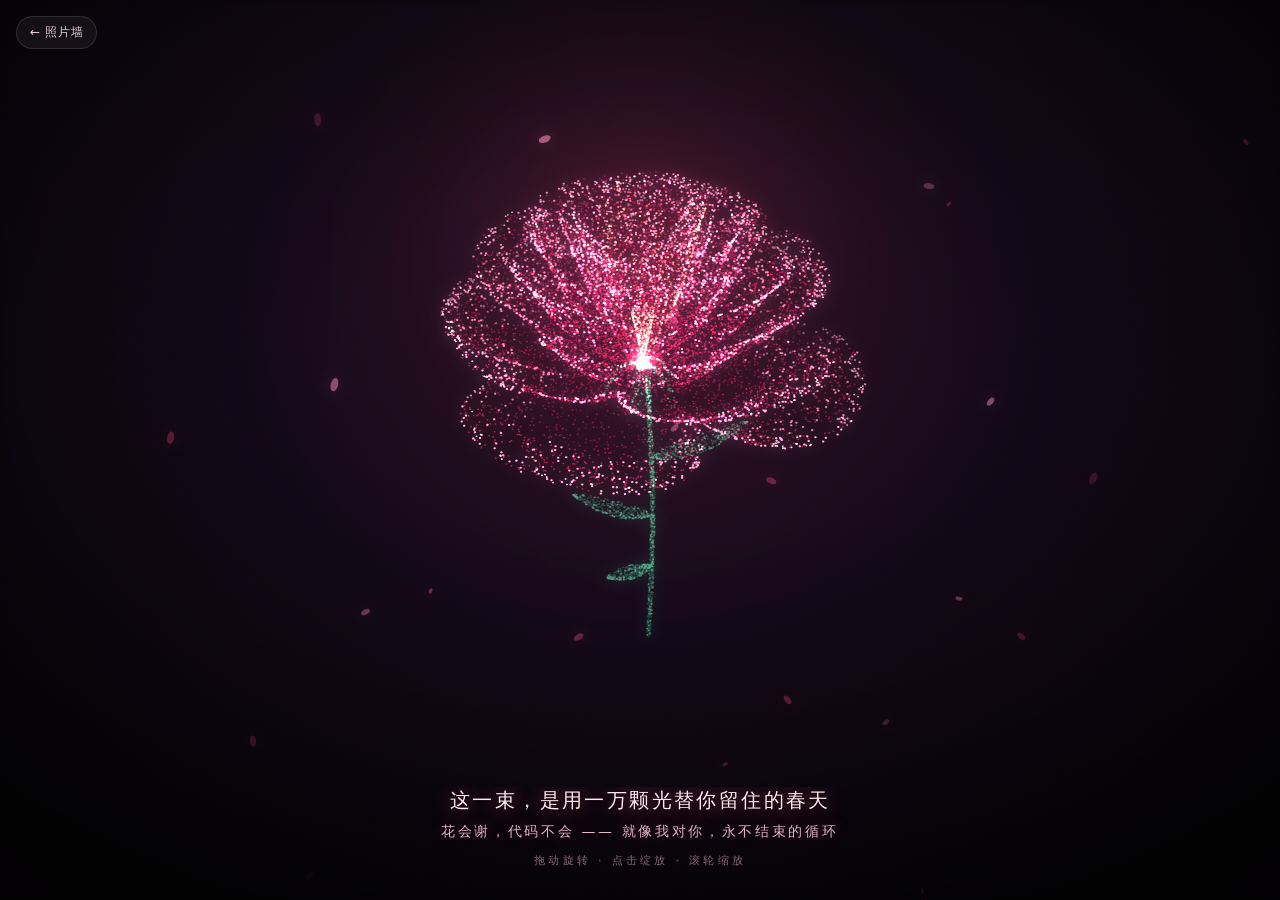
==== commit 11fdea17: "Set mobile animation target to 120 frames per second" ====
--- a/rose.html
+++ b/rose.html
@@ -155,6 +155,7 @@
   function rr(a, b) { return a + (b - a) * rnd(); }
   function jit(a) { return (rnd() * 2 - 1) * a; }
   function clamp(v, a, b) { return v < a ? a : (v > b ? b : v); }
+  var targetFps = clamp(parseFloat(Q.fps) || 120, 30, 120);
   function smoothstep(e0, e1, x) {
     var t = clamp((x - e0) / (e1 - e0 || 1e-6), 0, 1);
     // 起止速度、加速度均为零，避免聚拢与绽放衔接时突兀。
@@ -704,7 +705,7 @@
   function frame(now) {
     frameId = null;
     if (document.hidden || embeddedPaused) return;
-    if (LITE && lastPaint && now - lastPaint < 1000 / 30 - 0.5) {
+    if (LITE && lastPaint && now - lastPaint < 1000 / targetFps - 0.5) {
       scheduleFrame();
       return;
     }
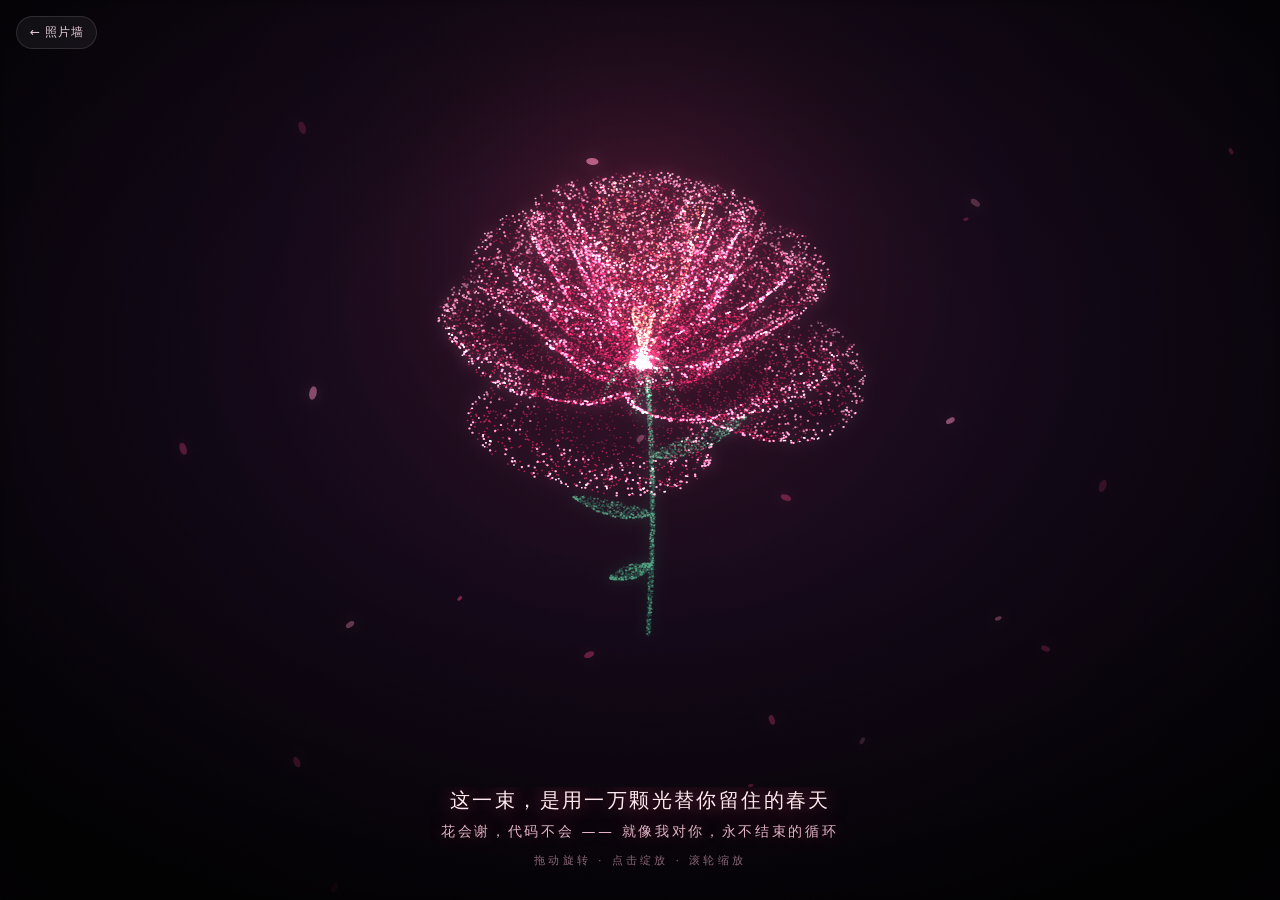
==== commit 63705d42: "Unify scene and interface animation scheduling at a 120 FPS target" ====
--- a/rose.html
+++ b/rose.html
@@ -155,7 +155,7 @@
   function rr(a, b) { return a + (b - a) * rnd(); }
   function jit(a) { return (rnd() * 2 - 1) * a; }
   function clamp(v, a, b) { return v < a ? a : (v > b ? b : v); }
-  var targetFps = clamp(parseFloat(Q.fps) || 120, 30, 120);
+  var targetFps = clamp(parseFloat(Q.fps) || 120, 1, 120);
   function smoothstep(e0, e1, x) {
     var t = clamp((x - e0) / (e1 - e0 || 1e-6), 0, 1);
     // 起止速度、加速度均为零，避免聚拢与绽放衔接时突兀。
@@ -705,7 +705,7 @@
   function frame(now) {
     frameId = null;
     if (document.hidden || embeddedPaused) return;
-    if (LITE && lastPaint && now - lastPaint < 1000 / targetFps - 0.5) {
+    if (lastPaint && now - lastPaint < 1000 / targetFps - 0.5) {
       scheduleFrame();
       return;
     }
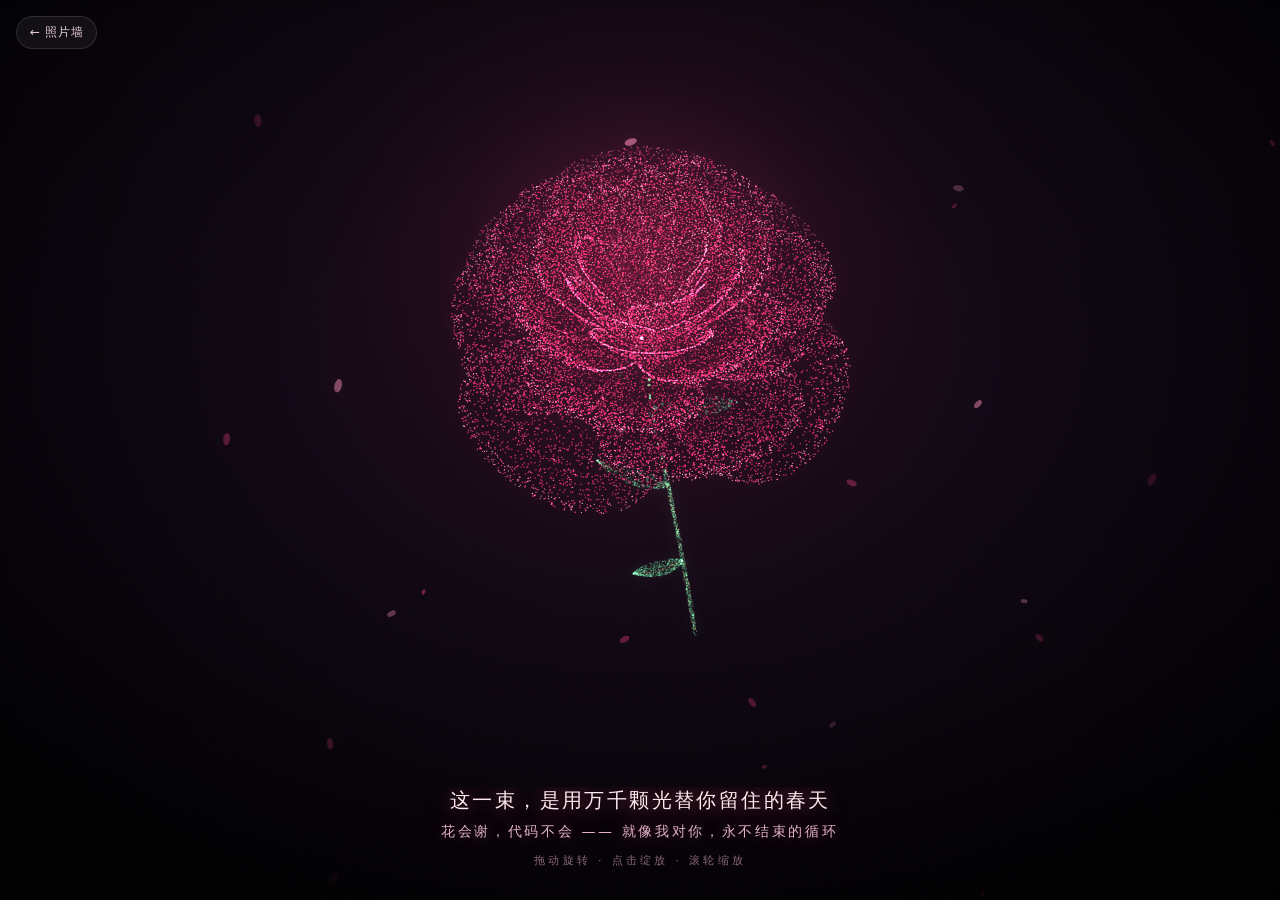
==== commit 74477016: "Add video memories and refine particle effects, hit testing, and mobile high refresh" ====
--- a/rose.html
+++ b/rose.html
@@ -101,7 +101,7 @@
 <a class="back" id="back" href="index.html">← 照片墙</a>
 
 <div class="copy">
-  <p class="c1">这一束，是用一万颗光替你留住的春天</p>
+  <p class="c1">这一束，是用万千颗光替你留住的春天</p>
   <p class="c2">花会谢，代码不会 —— 就像我对你，永不结束的循环</p>
   <p class="c3">拖动旋转 · 点击绽放 · 滚轮缩放</p>
 </div>
@@ -133,13 +133,12 @@
   if (EMBED) document.documentElement.classList.add('embedded');
   var FREEZE = (Q.t !== undefined && isFinite(parseFloat(Q.t))) ? parseFloat(Q.t) : null;
 
-  var reduce = false;
-  try { reduce = matchMedia('(prefers-reduced-motion: reduce)').matches; } catch (e) {}
+  var motionPreference = null, reduce = false;
+  try { motionPreference = matchMedia('(prefers-reduced-motion: reduce)'); reduce = motionPreference.matches; } catch (e) {}
 
   var CFG = {
-    density:   reduce ? 0.45 : (LITE ? 0.32 : 1.0),
-    petalBase: 430,
-    bloom:     !reduce && !LITE,
+    density:   reduce ? 0.85 : (LITE ? 0.82 : 2.15),
+    bloom:     !reduce && !LITE && !EMBED,
     fit:       0.40,
     cy:        0.44
   };
@@ -156,6 +155,9 @@
   function jit(a) { return (rnd() * 2 - 1) * a; }
   function clamp(v, a, b) { return v < a ? a : (v > b ? b : v); }
   var targetFps = clamp(parseFloat(Q.fps) || 120, 1, 120);
+  function getMagnification() {
+    return EMBED && embeddedLayout ? clamp(embeddedLayout.magnification || 1, 1, 1.5) : 1;
+  }
   function smoothstep(e0, e1, x) {
     var t = clamp((x - e0) / (e1 - e0 || 1e-6), 0, 1);
     // 起止速度、加速度均为零，避免聚拢与绽放衔接时突兀。
@@ -164,29 +166,31 @@
 
   /* ===================== 调色 ===================== */
   var STYLES = [
-    { c: [104, 11, 38], w: 1.45 },  // 0 花瓣暗部
-    { c: [142, 17, 48], w: 1.55 },  // 1 花瓣主体
-    { c: [ 64,  8, 28], w: 1.35 },  // 2 花瓣最深
-    { c: [255,162,192], w: 2.05 },  // 3 花瓣边缘
-    { c: [255,228,240], w: 1.60 },  // 4 花瓣高光
-    { c: [222,132, 82], w: 1.55 },  // 5 花心暖光
-    { c: [246,206,164], w: 1.80 },  // 6 花心亮芯
-    { c: [ 26,130, 86], w: 1.45 },  // 7 枝叶
-    { c: [ 92,192,130], w: 1.70 }   // 8 枝叶高光
+    { c: [179, 22, 61], w: 1.30 },  // 0 深红瓣面
+    { c: [240, 42, 98], w: 1.56 },
+    { c: [ 98, 11, 36], w: 1.18 },  // 2 层间暗部
+    { c: [255,133,174], w: 1.38 },  // 3 柔粉瓣缘
+    { c: [255,217,230], w: 1.30 },
+    { c: [190, 32, 71], w: 1.26 },  // 5 花心保持深红
+    { c: [247,126,158], w: 1.32 },
+    { c: [ 36,117, 76], w: 1.06 },
+    { c: [102,181,115], w: 1.24 },
+    { c: [218,177,103], w: 1.14 }   // 9 叶脉与花枝的暖金细光
   ];
-  // 透明嵌入时保留更饱和的红色主体，避免被亮色照片冲淡。
   if (EMBED) {
-    STYLES[0].c = [132, 9, 43];
-    STYLES[1].c = [205, 17, 67];
-    STYLES[2].c = [88, 6, 31];
-    STYLES[3].c = [255, 130, 176];
-    STYLES[7].c = [34, 150, 91];
-    STYLES[8].c = [100, 205, 138];
+    STYLES[0].c = [211, 36, 82];
+    STYLES[1].c = [255, 72, 123];
+    STYLES[2].c = [135, 18, 51];
+    STYLES[3].c = [255, 159, 195];
+    STYLES[5].c = [215, 43, 87];
+    STYLES[7].c = [62, 166, 103];
+    STYLES[8].c = [142, 216, 144];
+    STYLES[9].c = [243, 204, 128];
   }
   var NS = STYLES.length;
   var NBAND = 3;
   var NB = NS * NBAND;
-  var BAND_MUL = EMBED ? [0.52, 0.78, 1.0] : [0.44, 0.70, 1.0];
+  var BAND_MUL = EMBED ? [0.65, 0.90, 1.0] : [0.50, 0.80, 1.0];
 
   var STYLE_STR = [], STYLE_W = [];
   (function () {
@@ -244,22 +248,30 @@
 
   /* ===================== 数据 ===================== */
   var N = 0, R3 = 1;
+  var baseCount = 0, detailCount = 0, activeCount = 0;
   var BB_HX = 1, BB_HY = 1, BB_HZ = 1;
   var BB_CROWN_HX = 1, BB_CROWN_HY = 1, BB_CROWN_HZ = 1, BB_CROWN_CY = 0;
   var BB_CROWN_CX = 0, BB_CROWN_CZ = 0;
   var tx, ty, tz, bx, by, bz, sox, soy, soz, spreadX, spreadY;
+  var waveSin, waveCos, swayWeight;
+  var screenX, screenY, screenZ, screenCell, screenVisible;
+  var depthGrid = null, gridCols = 0, gridRows = 0, gridCell = 3;
+  var glintX = new Float32Array(128), glintY = new Float32Array(128), glintN = 0;
   var sidx, dly, dur, oaT, obT;
   var assembledAt = 0, bloomedAt = 0;
 
   function build() {
     var A = {
       x: [], y: [], z: [], cx: [], cy: [], cz: [],
-      si: [], dl: [], du: [], oa: [], ob: []
+      si: [], dl: [], du: [], oa: [], ob: [], phase: [], pt: [], px: []
     };
-    function add(o, c, si, d, du, oa, ob) {
+    function add(o, c, si, d, du, oa, ob, phase, sampleT, sampleX) {
       A.x.push(o[0]); A.y.push(o[1]); A.z.push(o[2]);
       A.cx.push(c[0]); A.cy.push(c[1]); A.cz.push(c[2]);
       A.si.push(si); A.dl.push(d); A.du.push(du); A.oa.push(oa); A.ob.push(ob);
+      A.phase.push(phase || 0);
+      A.pt.push(sampleT === undefined ? -1 : sampleT);
+      A.px.push(sampleX || 0);
     }
 
     /* ---------- 花冠：逐花瓣采样 ----------
@@ -291,12 +303,12 @@
         var x, tt, edge = false;
         var roll = rnd();
 
-        if (roll < 0.12) {
+        if (roll < 0.11) {
           // 瓣缘：勾出每片花瓣的轮廓
           x = rnd() < 0.62 ? rr(0.94, 1.0) : rr(0.0, 0.04);
           tt = tA + PETAL_T * rr(0.02, 0.98);
           edge = true;
-        } else if (roll < 0.20) {
+        } else if (roll < 0.18) {
           // 瓣根：让层与层的分界更清楚
           x = rr(0.0, 0.10);
           tt = tA + PETAL_T * rr(0.02, 0.98);
@@ -317,21 +329,22 @@
         if (tmpP[2] > crownMaxZ) crownMaxZ = tmpP[2];
 
         var si;
-        if (edge) si = rnd() < 0.40 ? 4 : 3;
+        if (edge) si = rnd() < 0.08 ? 4 : 3;
         else if (heat < 0.10) si = rnd() < 0.34 ? 6 : 5;
         else {
           // 靠近瓣缘偏亮，瓣根偏暗
-          if (x > 0.62) si = rnd() < 0.24 ? 3 : 1;
+          if (x > 0.62) si = rnd() < 0.10 ? 3 : 1;
           else { var q = rnd(); si = q < 0.46 ? 1 : (q < 0.76 ? 2 : 0); }
         }
 
         add([tmpP[0], tmpP[1], tmpP[2]], [tmpB[0], tmpB[1], tmpB[2]], si,
-            0.10 + 0.85 * rnd(), 1.15 + 0.70 * rnd(), oa0, ob0);
+            0.10 + 0.85 * rnd(), 1.15 + 0.70 * rnd(), oa0, ob0,
+            tt * 0.55 + x * 5.0, tt, x);
       }
     }
 
     /* ---------- 花心 ---------- */
-    var coreN = Math.round(320 * CFG.density);
+    var coreN = Math.round(180 * CFG.density);
     for (var c1 = 0; c1 < coreN; c1++) {
       var uu = Math.pow(rnd(), 0.8);
       var aa = rnd() * TAU * (1 + 2.6 * uu);
@@ -364,31 +377,31 @@
     /* ---------- 花枝（S 形） ---------- */
     // 花冠底部约在 y = -0.11，花枝从这里往下延伸
     var stemTop = -0.04;
-    var stemBot = -1.75;
+    var stemBot = -2.10;
     var stemN = Math.round(1000 * CFG.density);
     for (var k3 = 0; k3 < stemN; k3++) {
       var yy = rr(stemBot, stemTop);
       var u3 = (yy - stemBot) / (stemTop - stemBot);   // 0 底 -> 1 顶
       var bendX = 0.052 * Math.sin((1 - u3) * 2.2);
-      var bendZ = 0.034 * Math.cos((1 - u3) * 1.8);
+      var bendZ = 0.034 * Math.cos((1 - u3) * 1.8) + Math.max(0, -yy - 0.75) * 0.48;
       var rad2 = 0.013 * Math.sqrt(rnd());
       var th2 = rnd() * TAU;
       var p3 = [bendX + Math.cos(th2) * rad2, yy, bendZ + Math.sin(th2) * rad2];
-      add(p3, p3, rnd() < 0.18 ? 8 : 7, 0.22, 1.5, 0, 0);
+      add(p3, p3, rnd() < 0.13 ? 9 : (rnd() < 0.22 ? 8 : 7), 0.22, 1.5, 0, 0);
     }
 
     /* ---------- 叶片 ---------- */
     var LEAVES = [
-      { y: -0.55, ang: 0.55, len: 0.46, halfW: 0.095 },
-      { y: -0.95, ang: 0.55 + Math.PI, len: 0.40, halfW: 0.083 },
-      { y: -1.30, ang: 0.55 + 2.4, len: 0.33, halfW: 0.072 }
+      { y: -0.70, ang: 0.55, len: 0.46, halfW: 0.095 },
+      { y: -1.20, ang: 0.55 + Math.PI, len: 0.40, halfW: 0.083 },
+      { y: -1.65, ang: 0.55 + 2.4, len: 0.33, halfW: 0.072 }
     ];
     for (var li = 0; li < LEAVES.length; li++) {
       var lv = LEAVES[li];
       var lcnt = Math.round(380 * CFG.density);
-      var u3b = (lv.y - (-1.75)) / ((-0.04) - (-1.75));
+      var u3b = (lv.y - stemBot) / (stemTop - stemBot);
       var bx0 = 0.052 * Math.sin((1 - u3b) * 2.2);
-      var bz0 = 0.034 * Math.cos((1 - u3b) * 1.8);
+      var bz0 = 0.034 * Math.cos((1 - u3b) * 1.8) + Math.max(0, -lv.y - 0.75) * 0.48;
       var caL = Math.cos(lv.ang), saL = Math.sin(lv.ang);
 
       for (var k5 = 0; k5 < lcnt; k5++) {
@@ -403,14 +416,29 @@
           lv.y + yy5,
           bz0 + rr5 * saL + ww5 * caL
         ];
-        add(p5, p5, rnd() < 0.24 ? 8 : 7, 0.22, 1.5, 0, 0);
-      }
-    }
+        add(p5, p5, Math.abs(w5) < 0.07 ? 9 : (rnd() < 0.24 ? 8 : 7), 0.22, 1.5, 0, 0);
+      }
+    }
+
+    // 补点仍采样同一片真实曲面；小尺寸只绘制原有点，放大时逐步显现。
+    baseCount = A.x.length;
+    detailCount = Math.round(baseCount * (LITE ? 0.60 : 0.78));
+    for (var extra = 0; extra < detailCount; extra++) {
+      var source = Math.floor(rnd() * baseCount);
+      while (A.pt[source] < 0) source = Math.floor(rnd() * baseCount);
+      var startT = Math.floor(A.pt[source] / PETAL_T) * PETAL_T;
+      var detailT = clamp(A.pt[source] + jit(PETAL_T * 0.03), startT + PETAL_T * 0.01, startT + PETAL_T * 0.99);
+      var detailX = clamp(A.px[source] + jit(0.025), 0.008, 1);
+      roseSurface(detailT, detailX, tmpP); budSurface(detailT, detailX, tmpB);
+      add(tmpP, tmpB, A.si[source], A.dl[source], A.du[source], A.oa[source], A.ob[source],
+          detailT * 0.55 + detailX * 5.0, detailT, detailX);
+    }
+    activeCount = baseCount;
 
     /* ---------- 定型 ---------- */
     N = A.x.length;
     var mnx = 1e9, mxx = -1e9, mny = 1e9, mxy = -1e9, mnz = 1e9, mxz = -1e9;
-    for (var i = 0; i < N; i++) {
+    for (var i = 0; i < baseCount; i++) {
       if (A.x[i] < mnx) mnx = A.x[i]; if (A.x[i] > mxx) mxx = A.x[i];
       if (A.y[i] < mny) mny = A.y[i]; if (A.y[i] > mxy) mxy = A.y[i];
       if (A.z[i] < mnz) mnz = A.z[i]; if (A.z[i] > mxz) mxz = A.z[i];
@@ -432,6 +460,9 @@
     BB_CROWN_CZ = (crownMaxZ + crownMinZ) / 2 - oz0;
 
     tx = new Float32Array(N); ty = new Float32Array(N); tz = new Float32Array(N);
+    waveSin = new Float32Array(N); waveCos = new Float32Array(N); swayWeight = new Float32Array(N);
+    screenX = new Float32Array(N); screenY = new Float32Array(N); screenZ = new Float32Array(N);
+    screenCell = new Int32Array(N); screenVisible = new Uint8Array(N);
     bx = new Float32Array(N); by = new Float32Array(N); bz = new Float32Array(N);
     sox = new Float32Array(N); soy = new Float32Array(N); soz = new Float32Array(N);
     if (EMBED) { spreadX = new Float32Array(N); spreadY = new Float32Array(N); }
@@ -445,6 +476,8 @@
       tx[j] = X; ty[j] = Y; tz[j] = Z;
       bx[j] = A.cx[j] - ox0; by[j] = A.cy[j] - oy0; bz[j] = A.cz[j] - oz0;
       sidx[j] = A.si[j];
+      waveSin[j] = Math.sin(A.phase[j]); waveCos[j] = Math.cos(A.phase[j]);
+      swayWeight[j] = clamp((Y + BB_HY) / Math.max(BB_CROWN_CY + BB_HY, 0.01), 0, 1);
       // 紧凑的聚拢与绽放交叠，在约一秒内成形。
       dly[j] = A.dl[j] * 0.18;
       dur[j] = A.du[j] / 2.20;
@@ -470,6 +503,17 @@
   var ctx = cvs.getContext('2d', { alpha: EMBED });
   var off = document.createElement('canvas');
   var offc = off.getContext('2d');
+  // 微光只画少量缓存光点，嵌入照片墙时无需逐帧模糊整张画布。
+  var glint = document.createElement('canvas');
+  glint.width = glint.height = 32;
+  var glintContext = glint.getContext('2d');
+  var glintGradient = glintContext.createRadialGradient(16, 16, 0, 16, 16, 16);
+  glintGradient.addColorStop(0, 'rgba(255,229,238,0.95)');
+  glintGradient.addColorStop(0.16, 'rgba(255,146,187,0.65)');
+  glintGradient.addColorStop(0.45, 'rgba(240,71,132,0.14)');
+  glintGradient.addColorStop(1, 'rgba(240,71,132,0)');
+  glintContext.fillStyle = glintGradient;
+  glintContext.fillRect(0, 0, 32, 32);
 
   var DPR = 1, W = 0, H = 0, cx = 0, cy = 0, BASE = 1, zoom = 1;
   var roseWidth = 0, roseHeight = 0;
@@ -486,18 +530,22 @@
     bufN = new Int32Array(NB);
   }
 
-  function resize() {
+  function resize(repaint) {
     DPR = Math.min(window.devicePixelRatio || 1, EMBED ? 1.5 : 2);
     W = window.innerWidth; H = window.innerHeight;
     if (EMBED && embeddedLayout) DPR = embeddedLayout.pixelRatio;
     if (EMBED) {
-      // 大屏控制像素总量，低帧率时降分辨率而不减少花瓣粒子。
-      DPR = Math.min(DPR * rasterScale, Math.sqrt((LITE ? 700000 : 2800000) / Math.max(1, W * H)));
+      // 控制像素总量，手机按帧预算联动调整精度与粒子采样。
+      var magnification = getMagnification();
+      var pixelBudget = Math.min((LITE ? 700000 : 2800000) * magnification * magnification, LITE ? 1400000 : 5200000);
+      DPR = Math.min(DPR * rasterScale, Math.sqrt(pixelBudget / Math.max(1, W * H)));
     }
     roseWidth = EMBED && embeddedLayout ? embeddedLayout.width : W;
     roseHeight = EMBED && embeddedLayout ? embeddedLayout.height : H;
-    cvs.width = Math.max(1, Math.round(W * DPR));
-    cvs.height = Math.max(1, Math.round(H * DPR));
+    var bitmapWidth = Math.max(1, Math.round(W * DPR));
+    var bitmapHeight = Math.max(1, Math.round(H * DPR));
+    if (cvs.width !== bitmapWidth) cvs.width = bitmapWidth;
+    if (cvs.height !== bitmapHeight) cvs.height = bitmapHeight;
     cvs.style.width = W + 'px';
     cvs.style.height = H + 'px';
     ctx.setTransform(DPR, 0, 0, DPR, 0, 0);
@@ -535,12 +583,16 @@
       // 花冠中心在画布上方 40% 处，花枝自然垂向文案上方
       cy = H * (topPad + (1 - topPad - botPad) * 0.40);
     }
-    BASE = Math.min(kx, ky);
+    BASE = Math.min(kx, ky) * 1.08;
     if (EMBED) {
       BASE = Math.min(roseWidth * 0.78 / (crownSpanX * 1.35), roseHeight * 0.72 / (fullSpanY * 1.25));
       // 成形后的大小和位置独立于全屏扩散画布。
       cy = embeddedLayout ? H * embeddedLayout.center - roseHeight * 0.08 : H * 0.30;
     }
+
+    gridCell = clamp(BASE * 0.012, 2, 4) / Math.sqrt(getMagnification());
+    gridCols = Math.ceil(W / gridCell) + 1; gridRows = Math.ceil(H / gridCell) + 1;
+    depthGrid = new Float32Array(gridCols * gridRows);
 
     if (EMBED) {
       var lightRadius = Math.min(roseWidth, roseHeight);
@@ -564,6 +616,9 @@
     bgGrad.addColorStop(0, '#1e0c17');
     bgGrad.addColorStop(0.38, '#100713');
     bgGrad.addColorStop(1, '#05030a');
+
+    // Canvas 改尺寸会立即清空；在同一次事件处理里补回当前画面。
+    if (repaint !== false && started) paintRose(0);
   }
 
   /* ===================== 交互 ===================== */
@@ -584,6 +639,7 @@
     moved += Math.abs(dx) + Math.abs(dy);
     yawDrag += dx * 0.0062;
     pitchDrag = clamp(pitchDrag + dy * 0.0040, -0.40, 0.50);
+    scheduleFrame();
   });
 
   function endDrag(e) {
@@ -591,10 +647,11 @@
     dragging = false;
     cvs.classList.remove('grabbing');
     if (moved < 8) {
-      pulse = 1;
-      RIPPLES.push({ x: e.clientX, y: e.clientY, age: 0, life: 1.35 });
+      pulse = reduce ? 0 : 1;
+      if (!reduce) RIPPLES.push({ x: e.clientX, y: e.clientY, age: 0, life: 1.35 });
     }
     try { cvs.releasePointerCapture(e.pointerId); } catch (err) {}
+    scheduleFrame();
   }
   cvs.addEventListener('pointerup', endDrag);
   cvs.addEventListener('pointercancel', function () {
@@ -604,9 +661,10 @@
   cvs.addEventListener('wheel', function (e) {
     e.preventDefault();
     zoom = clamp(zoom * (1 - e.deltaY * 0.0012), 0.62, 1.75);
+    scheduleFrame();
   }, { passive: false });
 
-  window.addEventListener('resize', resize);
+  window.addEventListener('resize', function () { resize(); if (started) scheduleFrame(); });
 
   (function () {
     if (EMBED) return;
@@ -686,9 +744,35 @@
   }
 
   /* ===================== 主循环 ===================== */
-  var t0 = 0, T = 0, prev = 0;
+  var t0 = 0, T = 0, prev = 0, elapsedClock = 0;
   var frameId = null, embeddedPaused = false, lastPaint = 0;
+  var nextPaintAt = 0;
   var slow = 0, quality = 2, rasterScale = 1;
+  var mobileDrawMs = 0, mobileSamples = 0, mobilePressure = 0, mobileRecovery = 0, mobileCooldown = 0;
+  var mobileFastCadence = false, mobileLateRatio = 0;
+  var nextMobileQuality = 2;
+
+  function sampleMobileDraw(cost, frameMs) {
+    mobileDrawMs = mobileSamples ? mobileDrawMs * 0.90 + cost * 0.10 : cost;
+    var interval = 1000 / targetFps;
+    if (frameMs > 0 && frameMs < interval * 1.4) mobileFastCadence = true;
+    var late = mobileFastCadence && frameMs > interval * 1.85;
+    mobileLateRatio = mobileLateRatio * 0.92 + (late ? 0.08 : 0);
+    mobileSamples++;
+    if (mobileSamples < 24) return;
+    if (mobileCooldown > 0) { mobileCooldown--; return; }
+    // 给镜头、照片和花瓣雨留出时间，玫瑰只使用约七成帧预算。
+    var budget = 1000 / targetFps * 0.70;
+    mobilePressure = mobileDrawMs > budget || mobileLateRatio > 0.25 ? mobilePressure + 1 : Math.max(0, mobilePressure - 1);
+    mobileRecovery = mobileDrawMs < budget * 0.55 && mobileLateRatio < 0.05 ? mobileRecovery + 1 : 0;
+    if (mobilePressure >= 18 && quality > 0) {
+      nextMobileQuality = quality - 1;
+      mobilePressure = mobileRecovery = 0; mobileCooldown = 60;
+    } else if (mobileRecovery >= 180 && quality < 2) {
+      nextMobileQuality = quality + 1;
+      mobilePressure = mobileRecovery = 0; mobileCooldown = 120;
+    }
+  }
 
   function scheduleFrame() {
     if (started && !document.hidden && !embeddedPaused && frameId === null) {
@@ -702,45 +786,12 @@
   if (DBG) dbgEl.style.display = 'block';
   var fpsAcc = 0, fpsN = 0, fpsShow = 0, dbgTick = 0;
 
-  function frame(now) {
-    frameId = null;
-    if (document.hidden || embeddedPaused) return;
-    if (lastPaint && now - lastPaint < 1000 / targetFps - 0.5) {
-      scheduleFrame();
-      return;
-    }
-    lastPaint = now;
-    if (!t0) { t0 = now; prev = now; }
-    if (!prev) prev = now;
-    var dt = (now - prev) / 1000;
-    prev = now;
-    if (dt > 0.2) dt = 0.2;
-
-    T = FREEZE !== null ? FREEZE : (EMBED && reduce ? 10 : (now - t0) / 1000);
-
-    if (DBG) {
-      if (dt > 0) { fpsAcc += 1 / dt; fpsN++; }
-      if (++dbgTick % 12 === 0 && fpsN) {
-        fpsShow = fpsAcc / fpsN; fpsAcc = 0; fpsN = 0;
-        dbgEl.textContent =
-          'fps      ' + fpsShow.toFixed(1) + '\n' +
-          'particles ' + N + '\n' +
-          'quality  ' + quality + '\n' +
-          'dpr      ' + DPR.toFixed(2) + '\n' +
-          't        ' + T.toFixed(1) + 's';
-      }
-    }
-
-    if (FREEZE === null) {
-      if (dt > (LITE ? 0.050 : 0.027)) slow++; else slow = Math.max(0, slow - 0.5);
-      var slowLimit = EMBED ? 12 : 90;
-      if (slow > slowLimit && quality === 2) { quality = 1; slow = 0; }
-      else if (slow > slowLimit && quality === 1) {
-        quality = 0; rasterScale = 0.8; resize(); slow = 0;
-      }
-    }
-
-    if (pulse > 0) pulse = Math.max(0, pulse - dt * 2.0);
+  // 分辨率切换时复用当前时间重画，不推进动画，也不创建第二条 RAF 循环。
+  function paintRose(dt) {
+    var motionT = reduce ? 0 : T;
+    var magnification = getMagnification();
+    var detailScale = LITE ? (quality === 2 ? 1 : quality === 1 ? 0.90 : 0.75) : 1;
+    activeCount = baseCount + Math.round(detailCount * smoothstep(1, 1.35, magnification) * detailScale);
 
     /* 背景 */
     ctx.globalCompositeOperation = 'source-over';
@@ -756,7 +807,7 @@
     }
 
     /* 嵌入光晕复用缓存，呼吸只改变透明度。 */
-    var gp = 0.5 + 0.5 * Math.sin(T * 0.85);
+    var gp = 0.5 + 0.5 * Math.sin(motionT * 0.85);
     ctx.globalCompositeOperation = 'lighter';
     if (EMBED) {
       ctx.fillStyle = ambientGrad;
@@ -774,27 +825,36 @@
     }
 
     /* 视角：俯视角度决定能否看见花心的螺旋 */
-    var pitchBase = (Q.pitch !== undefined && isFinite(parseFloat(Q.pitch))) ? parseFloat(Q.pitch) : 0.55;
-    var yaw = 0.35 + Math.sin(T * 0.17) * 0.42 + yawDrag;
-    var pitch = pitchBase + Math.sin(T * 0.11) * 0.035 + pitchDrag;
+    var pitchBase = (Q.pitch !== undefined && isFinite(parseFloat(Q.pitch))) ? parseFloat(Q.pitch) : 0.98;
+    var yaw = 0.35 + Math.sin(motionT * 0.17) * 0.30 + yawDrag;
+    var pitch = pitchBase + Math.sin(motionT * 0.11) * 0.025 + pitchDrag;
     var cyw = Math.cos(yaw), syw = Math.sin(yaw);
     var cpt = Math.cos(pitch), spt = Math.sin(pitch);
     var S = BASE * zoom;
+    var breath = Math.sin(motionT * 0.92);
     var open = 1 + 0.10 * pulse;
+    var breathing = 1 + (reduce ? 0 : 0.014 * breath);
+    var sway = reduce ? 0 : Math.sin(motionT * 0.43) * 0.024;
+    var flowSin = Math.sin(motionT * 1.18), flowCos = Math.cos(motionT * 1.18);
+    var motionReady = reduce ? 0 : smoothstep(bloomedAt + 0.4, bloomedAt + 1.6, T);
 
     // 以花冠圆心为投影原点 => 旋转时花冠始终锁在屏幕中心
     var ocx = BB_CROWN_CX, ocy = BB_CROWN_CY, ocz = BB_CROWN_CZ;
 
     /* 飘落花瓣：在花之前画，形成前后层次 */
-    drawPetals(dt, T);
+    drawPetals(reduce ? 0 : dt, motionT);
 
     bufN.fill(0);
+    glintN = 0;
+    depthGrid.fill(-1e9);
+    screenVisible.fill(0, 0, activeCount);
 
     /* 成形后直接取最终位置，避免每帧重复计算上万颗粒子的开场曲线。 */
     var assembled = T >= assembledAt;
     var bloomed = T >= bloomedAt;
     /* 投影 */
-    for (var i = 0; i < N; i++) {
+    for (var i = 0; i < activeCount; i++) {
+      if (LITE && ((quality === 1 && i % 8 === 7) || (quality === 0 && i % 5 === 4))) continue;
       var ar = assembled ? 1 : smoothstep(dly[i], dly[i] + dur[i], T);
       if (ar < 0.05) continue;
 
@@ -809,6 +869,12 @@
       var Y = (EMBED ? my : soy[i] + (my - soy[i]) * ar) - ocy;
       var Z = (EMBED ? mz : soz[i] + (mz - soz[i]) * ar) - ocz;
 
+      // 花冠轻轻呼吸，枝叶随花枝弯曲，粒子始终留在玫瑰上。
+      if (bloomed) {
+        X = X * (sidx[i] < 7 ? breathing : 1) + sway * swayWeight[i];
+        Z *= sidx[i] < 7 ? breathing : 1;
+        Y += (sidx[i] < 7 ? breath * 0.008 * motionReady : 0);
+      }
       var x1 = X * cyw + Z * syw;
       var z1 = -X * syw + Z * cyw;
 
@@ -826,32 +892,72 @@
       }
       if (sxp < -20 || sxp > W + 20 || syp < -20 || syp > H + 20) continue;
 
-      var band = ((z2 * 0.62 + 0.5) * NBAND) | 0;
-      if (band < 0) band = 0; else if (band >= NBAND) band = NBAND - 1;
-
-      var bi = band * NS + sidx[i];
-      var n = bufN[bi];
-      bufX[bi][n] = sxp;
-      bufY[bi][n] = syp;
-      bufN[bi] = n + 1;
+      screenX[i] = sxp; screenY[i] = syp; screenZ[i] = z2;
+      screenVisible[i] = 1;
+      var gx = clamp(Math.floor(sxp / gridCell), 0, gridCols - 1);
+      var gy = clamp(Math.floor(syp / gridCell), 0, gridRows - 1);
+      var cell = gy * gridCols + gx;
+      screenCell[i] = cell;
+      if (sidx[i] < 7 && z2 > depthGrid[cell]) depthGrid[cell] = z2;
+    }
+
+    // 小格保存前侧深度，后侧粒子不再穿透整朵花叠成白色亮团。
+    for (var i = 0; i < activeCount; i++) {
+      if (!screenVisible[i]) continue;
+      var z2 = screenZ[i], si = sidx[i];
+      var gap = depthGrid[screenCell[i]] - z2;
+      if (gap > 0.085) continue;
+      var band = clamp(((z2 * 0.56 + 0.5) * NBAND) | 0, 0, NBAND - 1);
+      if (gap > 0.025) band = 0;
+      else if (si < 7 && motionReady > 0) {
+        var wave = (waveCos[i] * flowCos + waveSin[i] * flowSin + 1) * 0.5;
+        if (wave > 0.94) { si = si < 3 || si === 5 ? 3 : 4; band = 2; }
+        else if (wave > 0.80) band = Math.min(2, band + 1);
+        if (wave > 0.985 && i % 61 === 0 && glintN < glintX.length) {
+          glintX[glintN] = screenX[i]; glintY[glintN++] = screenY[i];
+        }
+      }
+      var bi = band * NS + si, n = bufN[bi];
+      bufX[bi][n] = screenX[i]; bufY[bi][n] = screenY[i]; bufN[bi] = n + 1;
     }
 
     /* ---- 画粒子 ---- */
     ctx.globalCompositeOperation = 'lighter';
     ctx.lineCap = 'round';
+    // 嵌入画布会先降分辨率再随三维舞台缩放，点宽按实际像素补偿。
+    // 保证低分辨率模式的粒子仍清晰可见，避免亚像素覆盖让整朵花发暗。
+    var dotScale = EMBED ? Math.max(clamp(S / 245, 0.86, 1.35) / Math.pow(magnification, 0.72), 0.80 / DPR) : clamp(S / 245, 0.72, 1.35);
+    ctx.globalAlpha = EMBED ? 0.97 + 0.03 * (reduce ? 0 : breath) : 0.92 + 0.06 * (reduce ? 0 : breath);
     for (var b = 0; b < NB; b++) {
       var cnt = bufN[b];
       if (!cnt) continue;
+      if (EMBED) {
+        var style = b % NS;
+        // 瓣面保留饱和红色，只有瓣缘与微光叠加发光，避免加密后泛白。
+        ctx.globalCompositeOperation = style === 3 || style === 4 || style === 6 || style === 9 ? 'lighter' : 'source-over';
+      }
       ctx.strokeStyle = STYLE_STR[b];
-      ctx.lineWidth = STYLE_W[b];
+      ctx.lineWidth = EMBED ? Math.max(STYLE_W[b] * dotScale, 0.80 / DPR) : STYLE_W[b] * dotScale;
       var BX = bufX[b], BY = bufY[b];
       ctx.beginPath();
       for (var m = 0; m < cnt; m++) {
         var px = BX[m], py = BY[m];
         ctx.moveTo(px, py);
-        ctx.lineTo(px + 0.35, py);
+        ctx.lineTo(px + 0.18 * dotScale, py);
       }
       ctx.stroke();
+    }
+
+    ctx.globalAlpha = 1;
+    ctx.globalCompositeOperation = 'lighter';
+
+    if (!reduce && glintN && quality > 0) {
+      var glintSize = (LITE ? 5 : 7) * dotScale;
+      ctx.globalAlpha = 0.35 + 0.12 * gp;
+      for (var g = 0; g < glintN; g++) {
+        ctx.drawImage(glint, glintX[g] - glintSize / 2, glintY[g] - glintSize / 2, glintSize, glintSize);
+      }
+      ctx.globalAlpha = 1;
     }
 
     /* ---- 辉光：降采样 + 模糊后叠加 ---- */
@@ -865,7 +971,7 @@
       if (EMBED) offc.filter = "none";
 
       ctx.globalCompositeOperation = 'lighter';
-      ctx.globalAlpha = EMBED ? 0.28 : 0.42;
+      ctx.globalAlpha = EMBED ? 0.13 : 0.18;
       ctx.imageSmoothingEnabled = true;
       var filtered = false;
       if (!EMBED) {
@@ -879,7 +985,67 @@
     /* 点击涟漪 */
     drawRipples(dt);
 
-    if (!(EMBED && reduce)) scheduleFrame();
+  }
+
+  function frame(now) {
+    frameId = null;
+    if (document.hidden || embeddedPaused) return;
+    var interval = 1000 / targetFps;
+    if (!lastPaint) nextPaintAt = 0;
+    if (nextPaintAt && now + 0.5 < nextPaintAt) {
+      scheduleFrame();
+      return;
+    }
+    nextPaintAt = !nextPaintAt || now - nextPaintAt > interval * 2 ? now + interval : nextPaintAt + interval;
+    lastPaint = now;
+    if (!t0) { t0 = now; prev = now; }
+    if (!prev) prev = now;
+    var dt = (now - prev) / 1000;
+    prev = now;
+    if (dt > 0.2) dt = 0.2;
+
+    if (FREEZE === null && !reduce) elapsedClock += Math.min(dt, 0.05);
+    T = FREEZE !== null ? FREEZE : (reduce ? 10 : elapsedClock);
+    var detailScale = LITE ? (quality === 2 ? 1 : quality === 1 ? 0.90 : 0.75) : 1;
+    activeCount = baseCount + Math.round(detailCount * smoothstep(1, 1.35, getMagnification()) * detailScale);
+
+    if (DBG) {
+      if (dt > 0) { fpsAcc += dt; fpsN++; }
+      if (++dbgTick % 12 === 0 && fpsN) {
+        fpsShow = fpsN / fpsAcc; fpsAcc = 0; fpsN = 0;
+        dbgEl.textContent =
+          'fps      ' + fpsShow.toFixed(1) + '\n' +
+          'particles ' + activeCount + '\n' +
+          'quality  ' + quality + '\n' +
+          'dpr      ' + DPR.toFixed(2) + '\n' +
+          (LITE ? 'draw     ' + mobileDrawMs.toFixed(2) + 'ms / ' + (interval * 0.70).toFixed(2) + 'ms\n' : '') +
+          't        ' + T.toFixed(1) + 's';
+      }
+    }
+
+    if (FREEZE === null && LITE && EMBED && !reduce) {
+      if (nextMobileQuality !== quality) {
+        quality = nextMobileQuality;
+        rasterScale = quality === 2 ? 1 : quality === 1 ? 0.90 : 0.80;
+        resize(false);
+      }
+    } else if (FREEZE === null && !LITE) {
+      if (dt > 0.027) slow++; else slow = Math.max(0, slow - 0.5);
+      var slowLimit = EMBED ? 12 : 90;
+      if (slow > slowLimit && quality === 2) { quality = 1; slow = 0; }
+      else if (slow > slowLimit && quality === 1) {
+        quality = 0; rasterScale = 0.8; resize(false); slow = 0;
+      }
+    }
+
+    if (pulse > 0) pulse = Math.max(0, pulse - dt * 2.0);
+
+    var measureMobile = LITE && EMBED && FREEZE === null && !reduce;
+    var paintStart = measureMobile ? performance.now() : 0;
+    paintRose(dt);
+    if (measureMobile) sampleMobileDraw(performance.now() - paintStart, dt * 1000);
+
+    if (!reduce && FREEZE === null) scheduleFrame();
   }
 
   /* ===================== 启动 ===================== */
@@ -906,8 +1072,12 @@
             typeof data.height !== "number" || !isFinite(data.height) || data.height <= 0 || data.height > 20000 ||
             typeof data.center !== "number" || !isFinite(data.center) || data.center < 0 || data.center > 1 ||
             typeof data.pixelRatio !== "number" || !isFinite(data.pixelRatio) || data.pixelRatio < 0.1 || data.pixelRatio > 2) return;
+        if (data.magnification !== undefined && (typeof data.magnification !== "number" ||
+            !isFinite(data.magnification) || data.magnification < 1 || data.magnification > 1.5)) return;
+        var previousLayout = embeddedLayout;
         embeddedLayout = data;
-        resize();
+        if (!previousLayout || previousLayout.width !== data.width || previousLayout.height !== data.height ||
+            previousLayout.center !== data.center || previousLayout.pixelRatio !== data.pixelRatio) resize();
         if (started && reduce) scheduleFrame();
         return;
       }
@@ -922,6 +1092,17 @@
   if (EMBED && reduce) window.addEventListener("resize", function () {
     if (started) scheduleFrame();
   });
+  if (motionPreference && motionPreference.addEventListener) {
+    motionPreference.addEventListener('change', function (event) {
+      reduce = event.matches;
+      CFG.bloom = !reduce && !LITE && !EMBED;
+      if (started) elapsedClock = Math.max(elapsedClock, assembledAt, bloomedAt);
+      if (reduce) { pulse = 0; RIPPLES.length = 0; }
+      if (frameId !== null) cancelAnimationFrame(frameId);
+      frameId = null; prev = 0; lastPaint = 0;
+      scheduleFrame();
+    });
+  }
   document.addEventListener("visibilitychange", function () {
     if (document.hidden) {
       if (frameId !== null) cancelAnimationFrame(frameId);
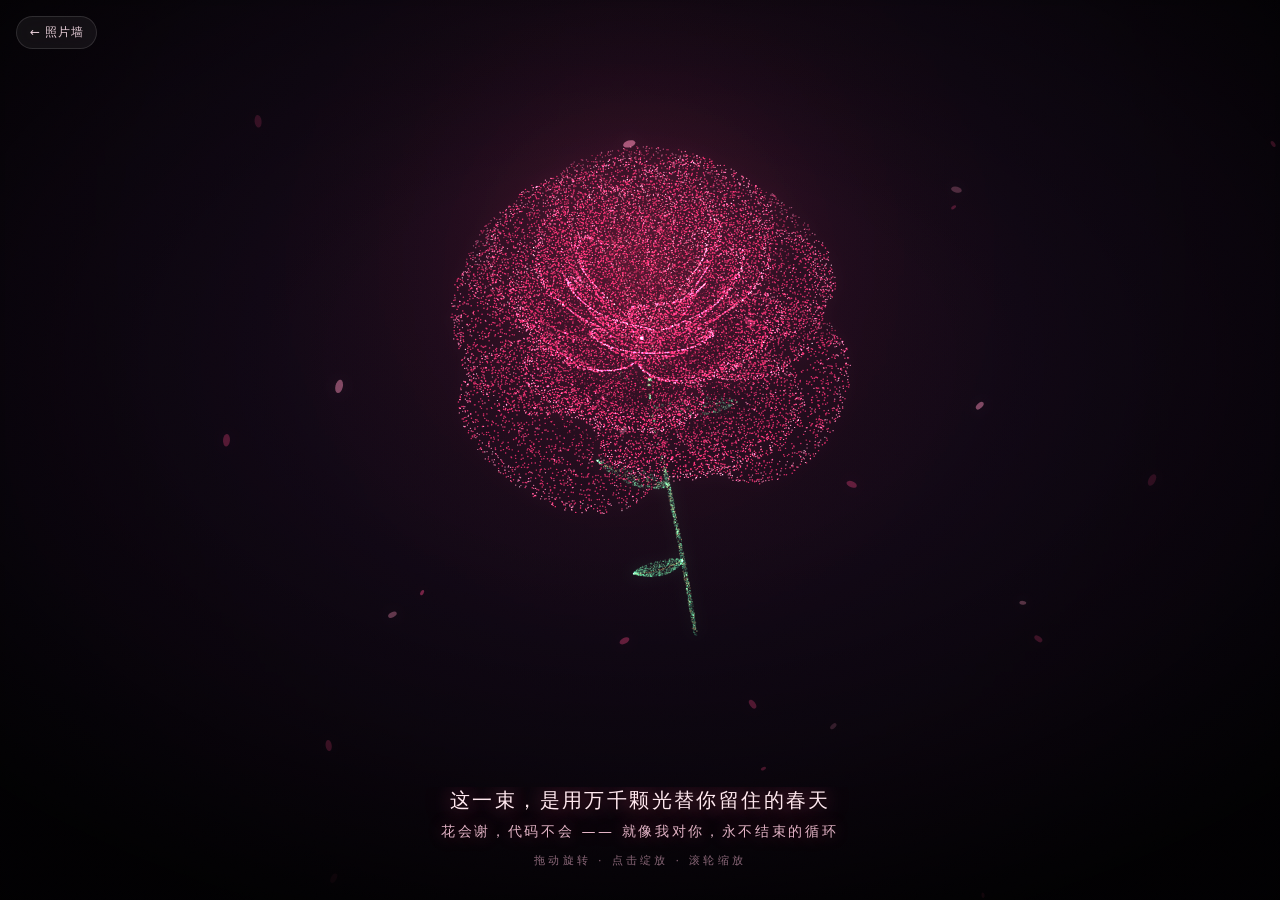
==== commit 8ab62a98: "Make landscape work in restricted browsers with in-page rotation and mapped touch" ====
--- a/rose.html
+++ b/rose.html
@@ -532,7 +532,8 @@
 
   function resize(repaint) {
     DPR = Math.min(window.devicePixelRatio || 1, EMBED ? 1.5 : 2);
-    W = window.innerWidth; H = window.innerHeight;
+    W = EMBED && embeddedLayout && embeddedLayout.canvasWidth ? embeddedLayout.canvasWidth : window.innerWidth;
+    H = EMBED && embeddedLayout && embeddedLayout.canvasHeight ? embeddedLayout.canvasHeight : window.innerHeight;
     if (EMBED && embeddedLayout) DPR = embeddedLayout.pixelRatio;
     if (EMBED) {
       // 控制像素总量，手机按帧预算联动调整精度与粒子采样。
@@ -1074,10 +1075,14 @@
             typeof data.pixelRatio !== "number" || !isFinite(data.pixelRatio) || data.pixelRatio < 0.1 || data.pixelRatio > 2) return;
         if (data.magnification !== undefined && (typeof data.magnification !== "number" ||
             !isFinite(data.magnification) || data.magnification < 1 || data.magnification > 1.5)) return;
+        if ((data.canvasWidth !== undefined || data.canvasHeight !== undefined) &&
+            (typeof data.canvasWidth !== "number" || !isFinite(data.canvasWidth) || data.canvasWidth <= 0 || data.canvasWidth > 40000 ||
+             typeof data.canvasHeight !== "number" || !isFinite(data.canvasHeight) || data.canvasHeight <= 0 || data.canvasHeight > 40000)) return;
         var previousLayout = embeddedLayout;
         embeddedLayout = data;
         if (!previousLayout || previousLayout.width !== data.width || previousLayout.height !== data.height ||
-            previousLayout.center !== data.center || previousLayout.pixelRatio !== data.pixelRatio) resize();
+            previousLayout.center !== data.center || previousLayout.pixelRatio !== data.pixelRatio ||
+            previousLayout.canvasWidth !== data.canvasWidth || previousLayout.canvasHeight !== data.canvasHeight) resize();
         if (started && reduce) scheduleFrame();
         return;
       }
